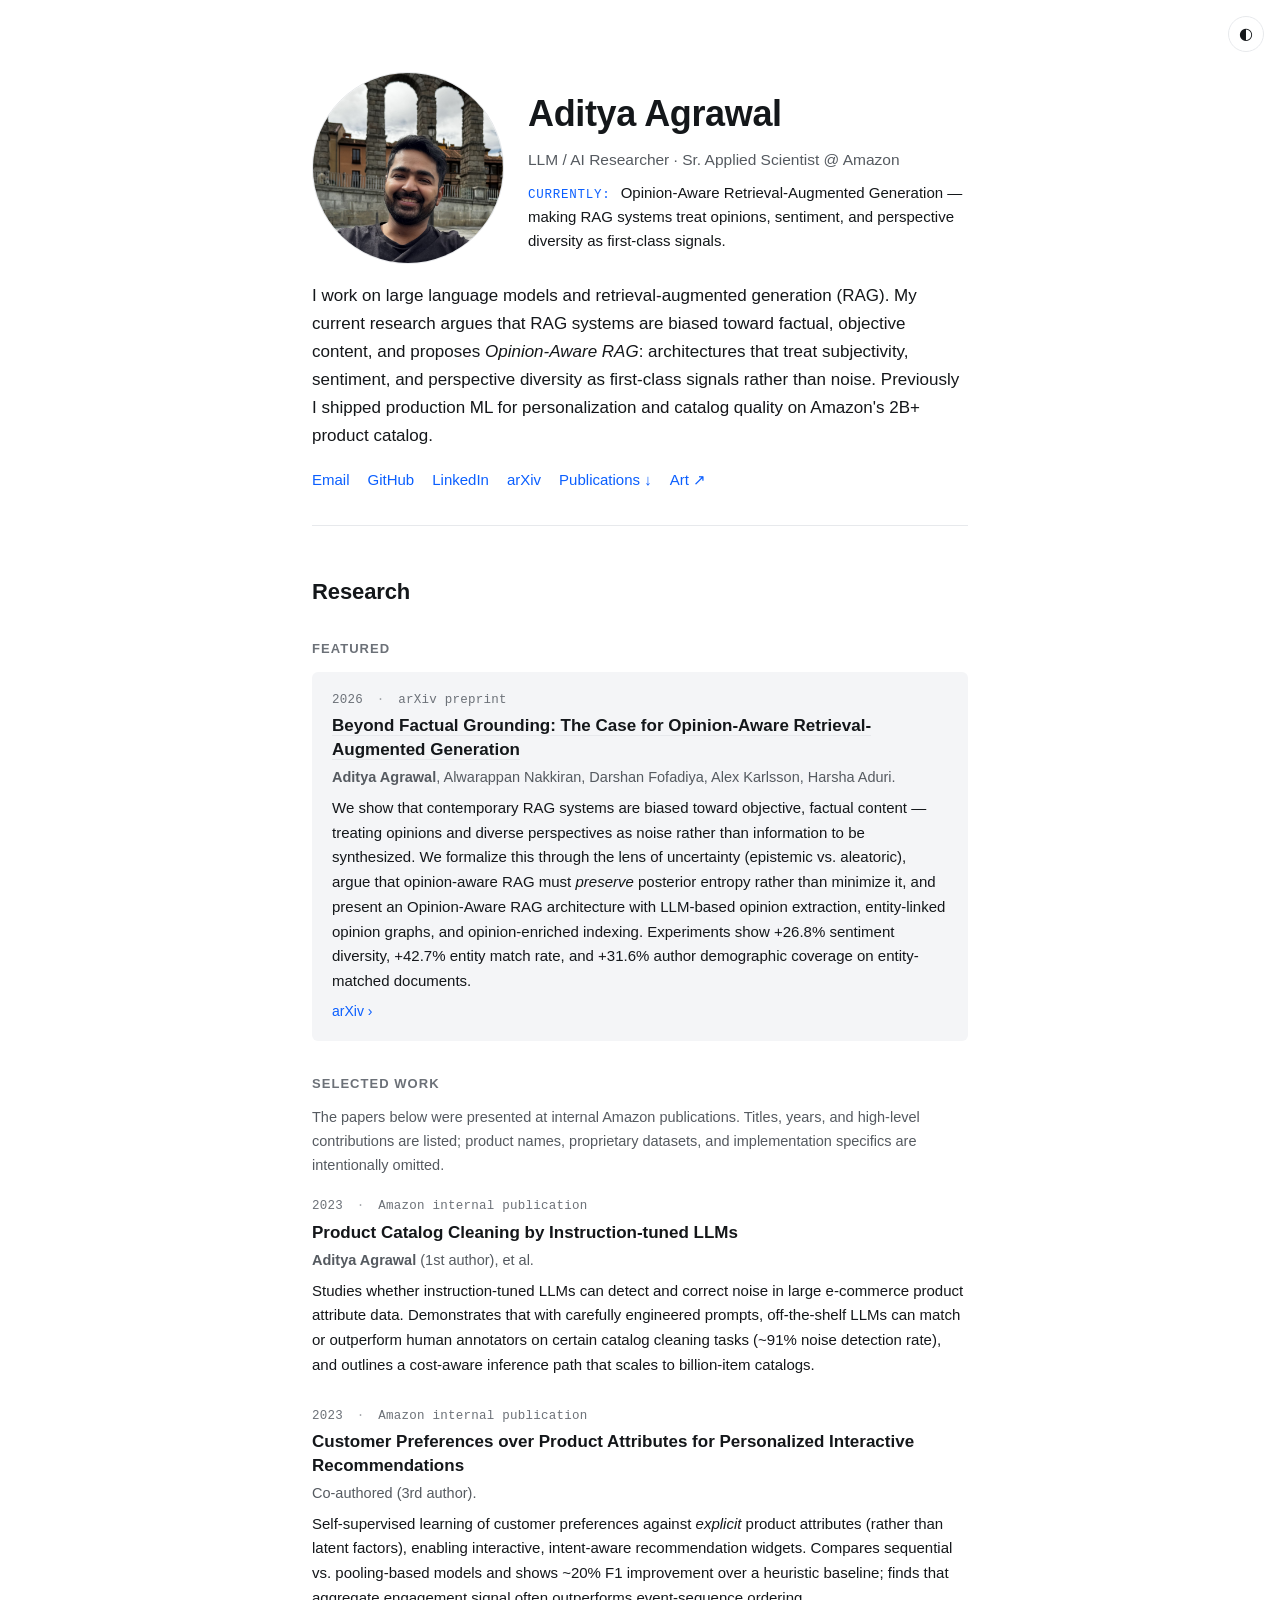
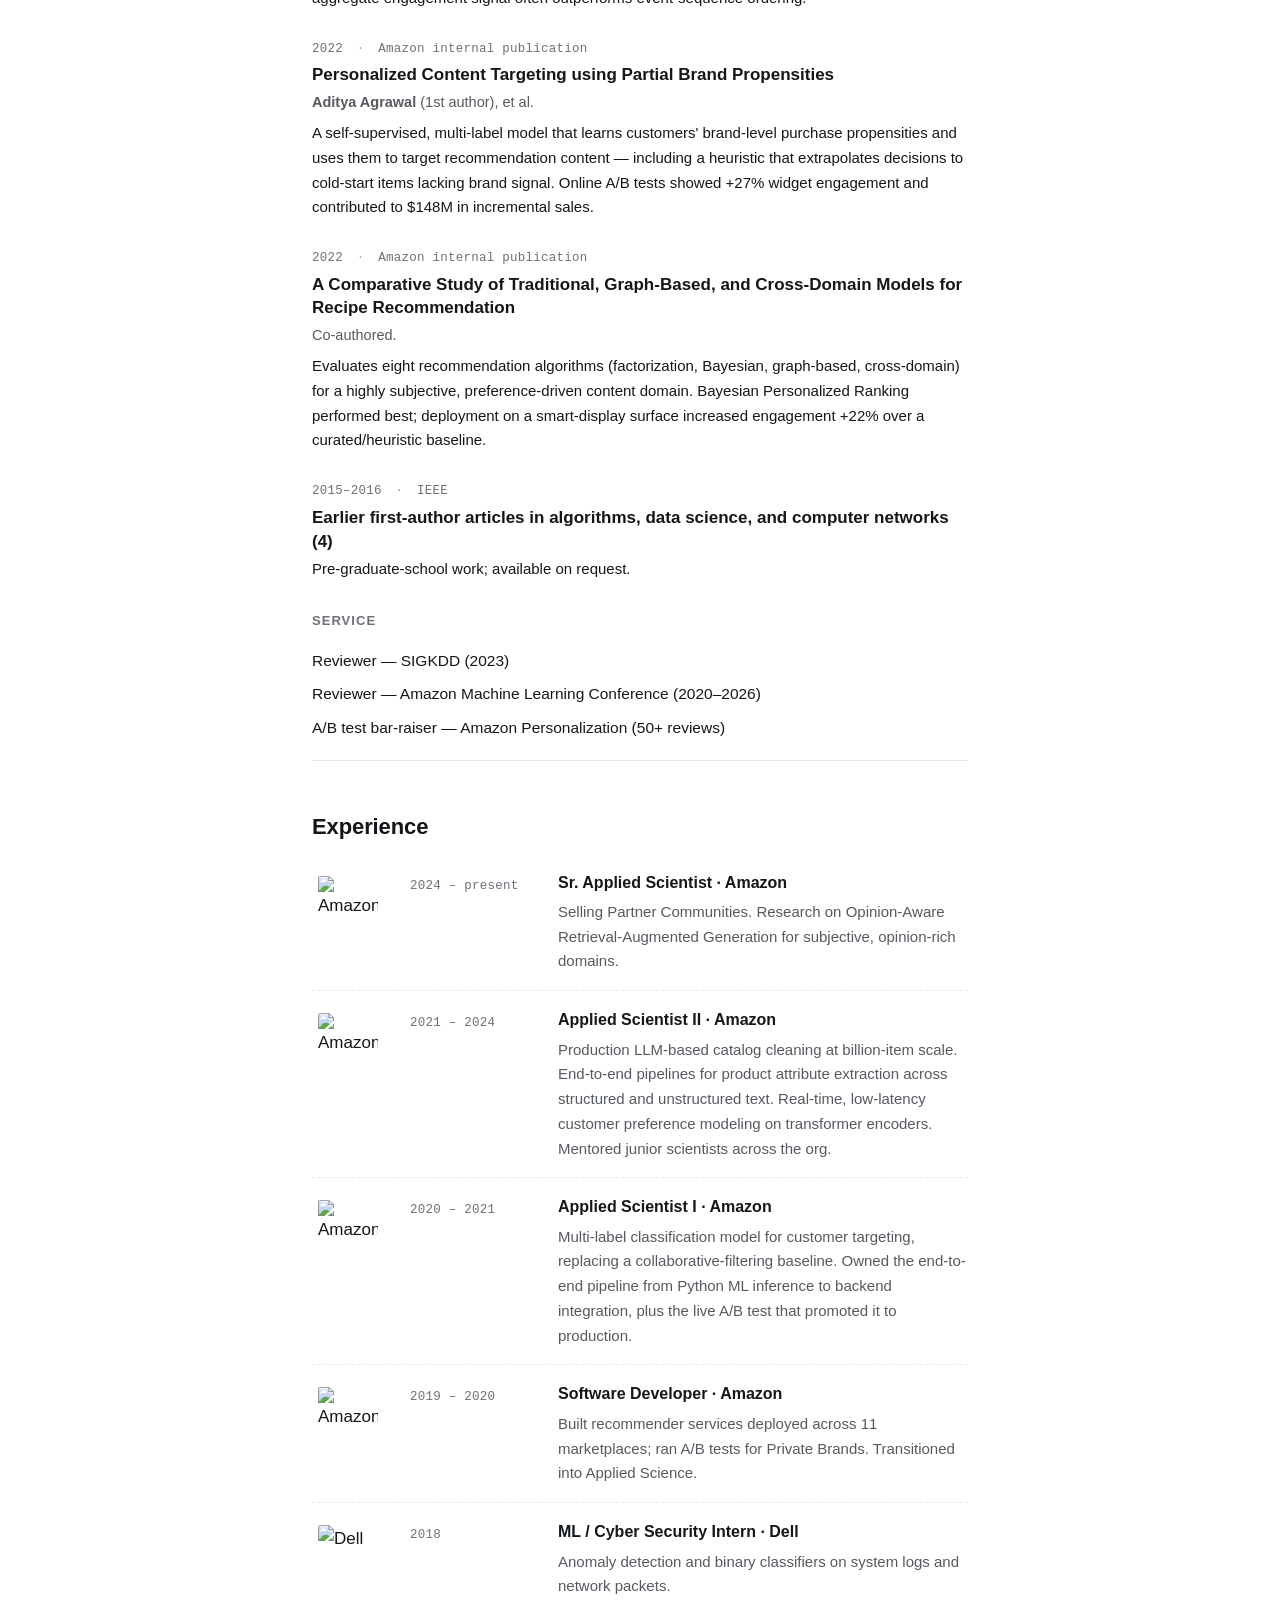
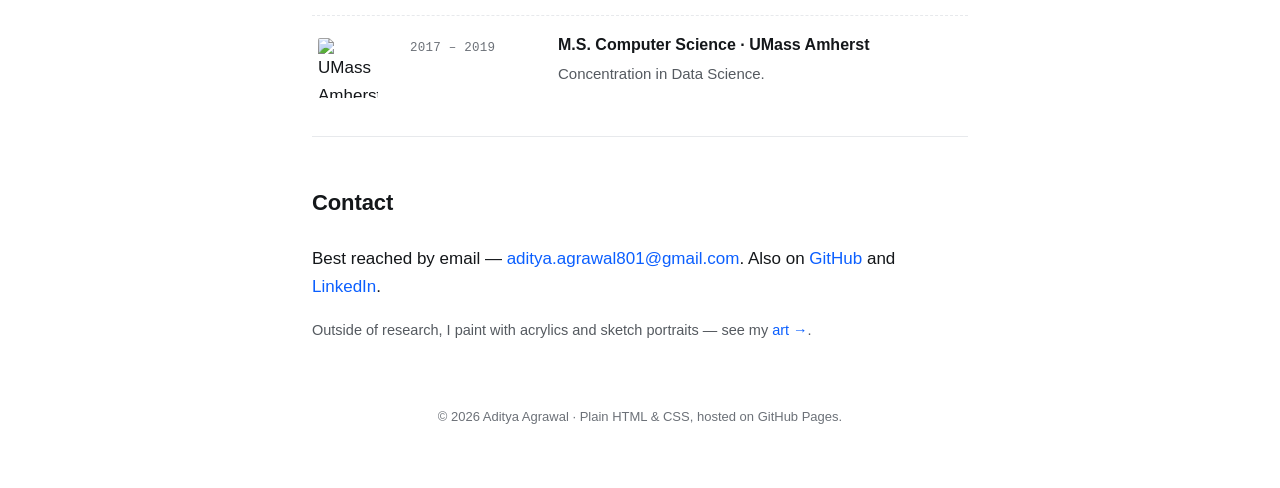
==== index.html @ 845c6b55 "Initial site Static personal site for Aditya Agrawal — LLM/AI researcher. Plain HTML + CSS, no build" ====
<!doctype html>
<html lang="en">
<head>
  <meta charset="utf-8" />
  <meta name="viewport" content="width=device-width, initial-scale=1" />
  <title>Aditya Agrawal — LLM/AI Researcher</title>
  <meta name="description" content="Aditya Agrawal — Sr. Applied Scientist at Amazon. Research on Retrieval-Augmented Generation, Opinion-Aware RAG, large language models, and personalization." />
  <meta name="author" content="Aditya Agrawal" />
  <meta property="og:title" content="Aditya Agrawal — LLM/AI Researcher" />
  <meta property="og:description" content="Sr. Applied Scientist at Amazon. Research on Opinion-Aware RAG, LLMs, and applied ML." />
  <meta property="og:type" content="website" />
  <link rel="stylesheet" href="styles.css" />
</head>
<body>
  <button id="theme-toggle" class="theme-toggle" type="button" aria-label="Toggle dark mode" title="Toggle dark mode">
    <span aria-hidden="true">◐</span>
  </button>

  <main>
    <section class="hero">
      <div class="hero-row">
        <!-- Drop a square photo at assets/avatar.jpeg to enable. Hidden if missing. -->
        <img class="avatar" src="assets/avatar.jpeg" alt="Aditya Agrawal" onerror="this.style.display='none'" />
        <div class="hero-text">
          <h1>Aditya Agrawal</h1>
          <p class="tagline">LLM / AI Researcher · Sr. Applied Scientist @ Amazon</p>
          <p class="currently">
            <span class="kicker">Currently:</span>
            Opinion-Aware Retrieval-Augmented Generation —
            making RAG systems treat opinions, sentiment, and perspective
            diversity as first-class signals.
          </p>
        </div>
      </div>

      <p class="bio">
        I work on large language models and retrieval-augmented generation
        (RAG). My current research argues that RAG systems are biased
        toward factual, objective content, and proposes
        <em>Opinion-Aware RAG</em>: architectures that treat subjectivity,
        sentiment, and perspective diversity as first-class signals rather
        than noise. Previously I shipped production ML for personalization
        and catalog quality on Amazon's 2B+ product catalog.
      </p>

      <ul class="quick-links">
        <li><a href="mailto:aditya.agrawal801@gmail.com">Email</a></li>
        <li><a href="https://github.com/1310aditya" rel="me">GitHub</a></li>
        <li><a href="https://linkedin.com/in/thisisadityaagrawal" rel="me">LinkedIn</a></li>
        <li><a href="https://arxiv.org/abs/2604.12138">arXiv</a></li>
        <li><a href="#research">Publications ↓</a></li>
        <li><a href="art.html">Art ↗</a></li>
      </ul>
    </section>

    <section id="research" class="section">
      <h2>Research</h2>

      <h3 class="subhead">Featured</h3>
      <article class="pub featured">
        <div class="pub-meta">
          <span class="pub-year">2026</span>
          <span class="pub-sep">·</span>
          <span class="pub-venue">arXiv preprint</span>
        </div>
        <h4 class="pub-title">
          <a href="https://arxiv.org/abs/2604.12138">Beyond Factual Grounding: The Case for Opinion-Aware Retrieval-Augmented Generation</a>
        </h4>
        <p class="pub-authors">
          <strong>Aditya Agrawal</strong>, Alwarappan Nakkiran, Darshan Fofadiya, Alex Karlsson, Harsha Aduri.
        </p>
        <p class="pub-abstract">
          We show that contemporary RAG systems are biased toward objective,
          factual content — treating opinions and diverse perspectives as
          noise rather than information to be synthesized. We formalize this
          through the lens of uncertainty (epistemic vs. aleatoric), argue
          that opinion-aware RAG must <em>preserve</em> posterior entropy
          rather than minimize it, and present an Opinion-Aware RAG
          architecture with LLM-based opinion extraction, entity-linked
          opinion graphs, and opinion-enriched indexing. Experiments show
          +26.8% sentiment diversity, +42.7% entity match rate, and +31.6%
          author demographic coverage on entity-matched documents.
        </p>
        <p class="pub-links">
          <a href="https://arxiv.org/abs/2604.12138">arXiv ›</a>
        </p>
      </article>

      <h3 class="subhead">Selected work</h3>
      <p class="note">
        The papers below were presented at internal Amazon publications.
        Titles, years, and high-level contributions are listed; product
        names, proprietary datasets, and implementation specifics are
        intentionally omitted.
      </p>

      <ol class="pub-list">
        <li class="pub">
          <div class="pub-meta">
            <span class="pub-year">2023</span>
            <span class="pub-sep">·</span>
            <span class="pub-venue">Amazon internal publication</span>
          </div>
          <h4 class="pub-title">Product Catalog Cleaning by Instruction-tuned LLMs</h4>
          <p class="pub-authors"><strong>Aditya Agrawal</strong> (1st author), et al.</p>
          <p class="pub-abstract">
            Studies whether instruction-tuned LLMs can detect and correct
            noise in large e-commerce product attribute data. Demonstrates
            that with carefully engineered prompts, off-the-shelf LLMs can
            match or outperform human annotators on certain catalog cleaning
            tasks (~91% noise detection rate), and outlines a cost-aware
            inference path that scales to billion-item catalogs.
          </p>
        </li>

        <li class="pub">
          <div class="pub-meta">
            <span class="pub-year">2023</span>
            <span class="pub-sep">·</span>
            <span class="pub-venue">Amazon internal publication</span>
          </div>
          <h4 class="pub-title">Customer Preferences over Product Attributes for Personalized Interactive Recommendations</h4>
          <p class="pub-authors">Co-authored (3rd author).</p>
          <p class="pub-abstract">
            Self-supervised learning of customer preferences against
            <em>explicit</em> product attributes (rather than latent factors),
            enabling interactive, intent-aware recommendation widgets.
            Compares sequential vs. pooling-based models and shows ~20% F1
            improvement over a heuristic baseline; finds that aggregate
            engagement signal often outperforms event-sequence ordering.
          </p>
        </li>

        <li class="pub">
          <div class="pub-meta">
            <span class="pub-year">2022</span>
            <span class="pub-sep">·</span>
            <span class="pub-venue">Amazon internal publication</span>
          </div>
          <h4 class="pub-title">Personalized Content Targeting using Partial Brand Propensities</h4>
          <p class="pub-authors"><strong>Aditya Agrawal</strong> (1st author), et al.</p>
          <p class="pub-abstract">
            A self-supervised, multi-label model that learns customers'
            brand-level purchase propensities and uses them to target
            recommendation content — including a heuristic that extrapolates
            decisions to cold-start items lacking brand signal. Online A/B
            tests showed +27% widget engagement and contributed to
            $148M in incremental sales.
          </p>
        </li>

        <li class="pub">
          <div class="pub-meta">
            <span class="pub-year">2022</span>
            <span class="pub-sep">·</span>
            <span class="pub-venue">Amazon internal publication</span>
          </div>
          <h4 class="pub-title">A Comparative Study of Traditional, Graph-Based, and Cross-Domain Models for Recipe Recommendation</h4>
          <p class="pub-authors">Co-authored.</p>
          <p class="pub-abstract">
            Evaluates eight recommendation algorithms (factorization,
            Bayesian, graph-based, cross-domain) for a highly subjective,
            preference-driven content domain. Bayesian Personalized Ranking
            performed best; deployment on a smart-display surface increased
            engagement +22% over a curated/heuristic baseline.
          </p>
        </li>

        <li class="pub">
          <div class="pub-meta">
            <span class="pub-year">2015–2016</span>
            <span class="pub-sep">·</span>
            <span class="pub-venue">IEEE</span>
          </div>
          <h4 class="pub-title">Earlier first-author articles in algorithms, data science, and computer networks (4)</h4>
          <p class="pub-abstract">
            Pre-graduate-school work; available on request.
          </p>
        </li>
      </ol>

      <h3 class="subhead">Service</h3>
      <ul class="plain">
        <li>Reviewer — SIGKDD (2023)</li>
        <li>Reviewer — Amazon Machine Learning Conference (2020–2026)</li>
        <li>A/B test bar-raiser — Amazon Personalization (50+ reviews)</li>
      </ul>
    </section>

    <section id="experience" class="section">
      <h2>Experience</h2>
      <ol class="timeline">
        <li>
          <img class="org-logo" src="https://www.google.com/s2/favicons?domain=amazon.com&sz=256" alt="Amazon" loading="lazy" />
          <div class="t-meta"><span class="t-year">2024 – present</span></div>
          <div class="t-body">
            <h3>Sr. Applied Scientist · Amazon</h3>
            <p>Selling Partner Communities. Research on Opinion-Aware Retrieval-Augmented Generation for subjective, opinion-rich domains.</p>
          </div>
        </li>
        <li>
          <img class="org-logo" src="https://www.google.com/s2/favicons?domain=amazon.com&sz=256" alt="Amazon" loading="lazy" />
          <div class="t-meta"><span class="t-year">2021 – 2024</span></div>
          <div class="t-body">
            <h3>Applied Scientist II · Amazon</h3>
            <p>Production LLM-based catalog cleaning at billion-item scale. End-to-end pipelines for product attribute extraction across structured and unstructured text. Real-time, low-latency customer preference modeling on transformer encoders. Mentored junior scientists across the org.</p>
          </div>
        </li>
        <li>
          <img class="org-logo" src="https://www.google.com/s2/favicons?domain=amazon.com&sz=256" alt="Amazon" loading="lazy" />
          <div class="t-meta"><span class="t-year">2020 – 2021</span></div>
          <div class="t-body">
            <h3>Applied Scientist I · Amazon</h3>
            <p>Multi-label classification model for customer targeting, replacing a collaborative-filtering baseline. Owned the end-to-end pipeline from Python ML inference to backend integration, plus the live A/B test that promoted it to production.</p>
          </div>
        </li>
        <li>
          <img class="org-logo" src="https://www.google.com/s2/favicons?domain=amazon.com&sz=256" alt="Amazon" loading="lazy" />
          <div class="t-meta"><span class="t-year">2019 – 2020</span></div>
          <div class="t-body">
            <h3>Software Developer · Amazon</h3>
            <p>Built recommender services deployed across 11 marketplaces; ran A/B tests for Private Brands. Transitioned into Applied Science.</p>
          </div>
        </li>
        <li>
          <img class="org-logo" src="https://www.google.com/s2/favicons?domain=dell.com&sz=256" alt="Dell" loading="lazy" />
          <div class="t-meta"><span class="t-year">2018</span></div>
          <div class="t-body">
            <h3>ML / Cyber Security Intern · Dell</h3>
            <p>Anomaly detection and binary classifiers on system logs and network packets.</p>
          </div>
        </li>
        <li>
          <img class="org-logo" src="https://www.google.com/s2/favicons?domain=umass.edu&sz=256" alt="UMass Amherst" loading="lazy" />
          <div class="t-meta"><span class="t-year">2017 – 2019</span></div>
          <div class="t-body">
            <h3>M.S. Computer Science · UMass Amherst</h3>
            <p>Concentration in Data Science.</p>
          </div>
        </li>
      </ol>
    </section>

    <section id="contact" class="section">
      <h2>Contact</h2>
      <p>
        Best reached by email — <a href="mailto:aditya.agrawal801@gmail.com">aditya.agrawal801@gmail.com</a>.
        Also on
        <a href="https://github.com/1310aditya">GitHub</a> and
        <a href="https://linkedin.com/in/thisisadityaagrawal">LinkedIn</a>.
      </p>
      <p class="aside">
        Outside of research, I paint with acrylics and sketch portraits —
        see my <a href="art.html">art →</a>.
      </p>
    </section>
  </main>

  <footer class="site-footer">
    <p>© <span id="year"></span> Aditya Agrawal · Plain HTML &amp; CSS, hosted on GitHub Pages.</p>
  </footer>

  <script>
    document.getElementById('year').textContent = new Date().getFullYear();

    (function () {
      var key = 'theme';
      var root = document.documentElement;
      var btn = document.getElementById('theme-toggle');
      var saved = localStorage.getItem(key);
      var prefersDark = window.matchMedia('(prefers-color-scheme: dark)').matches;
      var initial = saved || (prefersDark ? 'dark' : 'light');
      root.setAttribute('data-theme', initial);
      btn.addEventListener('click', function () {
        var next = root.getAttribute('data-theme') === 'dark' ? 'light' : 'dark';
        root.setAttribute('data-theme', next);
        localStorage.setItem(key, next);
      });
    })();
  </script>
</body>
</html>
---- styles.css ----
/* ------------------------------------------------------------------ */
/* Theme tokens                                                        */
/* ------------------------------------------------------------------ */

:root {
  --max-width: 720px;
  --pad-x: clamp(20px, 4vw, 32px);

  --bg: #ffffff;
  --fg: #14171a;
  --fg-muted: #555a60;
  --fg-soft: #6c7178;
  --rule: #e7e9ec;
  --accent: #0b5fff;
  --code-bg: #f4f5f7;

  --serif: "Iowan Old Style", "Apple Garamond", Georgia, "Times New Roman", serif;
  --sans: -apple-system, BlinkMacSystemFont, "Segoe UI", Roboto, "Helvetica Neue", Arial, sans-serif;
  --mono: ui-monospace, SFMono-Regular, "SF Mono", Menlo, Consolas, monospace;
}

[data-theme="dark"] {
  --bg: #0f1115;
  --fg: #e6e8ec;
  --fg-muted: #a3a8b0;
  --fg-soft: #7a808a;
  --rule: #23262d;
  --accent: #6ea8ff;
  --code-bg: #1a1d23;
}

/* ------------------------------------------------------------------ */
/* Base                                                                */
/* ------------------------------------------------------------------ */

* { box-sizing: border-box; }

html, body {
  margin: 0;
  padding: 0;
  background: var(--bg);
  color: var(--fg);
  font-family: var(--sans);
  font-size: 17px;
  line-height: 1.65;
  -webkit-font-smoothing: antialiased;
  text-rendering: optimizeLegibility;
}

main {
  max-width: var(--max-width);
  margin: 0 auto;
  padding: 0 var(--pad-x);
}

a {
  color: var(--accent);
  text-decoration: none;
  border-bottom: 1px solid transparent;
  transition: border-color 120ms ease;
}
a:hover { border-bottom-color: var(--accent); }

p { margin: 0 0 1em; }

code {
  font-family: var(--mono);
  background: var(--code-bg);
  padding: 1px 5px;
  border-radius: 3px;
  font-size: 0.92em;
}

::selection { background: var(--accent); color: #fff; }

/* ------------------------------------------------------------------ */
/* Theme toggle (floating)                                             */
/* ------------------------------------------------------------------ */

.theme-toggle {
  position: fixed;
  top: 16px;
  right: 16px;
  width: 36px;
  height: 36px;
  border: 1px solid var(--rule);
  background: var(--bg);
  color: var(--fg);
  border-radius: 50%;
  cursor: pointer;
  font-size: 16px;
  line-height: 1;
  display: flex;
  align-items: center;
  justify-content: center;
  z-index: 10;
  transition: background 120ms ease, border-color 120ms ease;
}
.theme-toggle:hover { border-color: var(--accent); }

/* ------------------------------------------------------------------ */
/* Hero                                                                */
/* ------------------------------------------------------------------ */

.hero {
  padding: 72px 0 32px;
  border-bottom: 1px solid var(--rule);
}
.hero-compact { padding: 56px 0 16px; }
.hero-compact h1 { font-size: clamp(26px, 4vw, 32px); margin: 0 0 6px; }
.back-link { margin: 0 0 16px; font-size: 14px; }
.back-link a { color: var(--fg-soft); border-bottom: 1px solid var(--rule); }
.back-link a:hover { color: var(--accent); border-bottom-color: var(--accent); }
.section-first { padding-top: 24px; border-top: none; }

/* Art page: allow a wider content area for the gallery */
.art-page main { max-width: 1100px; }

.hero-row {
  display: flex;
  gap: 24px;
  align-items: center;
  margin-bottom: 18px;
  flex-wrap: wrap;
}

.avatar {
  width: 192px;
  height: 192px;
  border-radius: 50%;
  object-fit: cover;
  flex-shrink: 0;
  border: 1px solid var(--rule);
}

.hero-text { flex: 1 1 280px; min-width: 0; }

.hero h1 {
  font-size: clamp(28px, 5vw, 36px);
  margin: 0 0 4px;
  letter-spacing: -0.01em;
}

.tagline {
  margin: 0 0 8px;
  color: var(--fg-muted);
  font-size: 15.5px;
}

.currently {
  margin: 0;
  font-size: 15px;
  color: var(--fg);
  line-height: 1.55;
}
.kicker {
  font-family: var(--mono);
  font-size: 12.5px;
  text-transform: uppercase;
  letter-spacing: 0.06em;
  color: var(--accent);
  margin-right: 6px;
}

.bio {
  margin: 0 0 18px;
  color: var(--fg);
}

.quick-links {
  list-style: none;
  padding: 0;
  margin: 0;
  display: flex;
  flex-wrap: wrap;
  gap: 6px 18px;
  font-size: 15px;
}

/* ------------------------------------------------------------------ */
/* Sections                                                            */
/* ------------------------------------------------------------------ */

.section {
  padding: 48px 0 16px;
  border-bottom: 1px solid var(--rule);
}
.section:last-of-type { border-bottom: none; }

h2 {
  font-size: 22px;
  margin: 0 0 24px;
  letter-spacing: -0.005em;
}

.subhead {
  font-size: 13px;
  font-weight: 600;
  text-transform: uppercase;
  letter-spacing: 0.08em;
  color: var(--fg-soft);
  margin: 28px 0 12px;
}

.note {
  font-size: 14.5px;
  color: var(--fg-muted);
  margin: 0 0 18px;
}
.aside {
  font-size: 14.5px;
  color: var(--fg-muted);
  margin-top: 18px;
}

ul.plain { list-style: none; padding: 0; margin: 0; }
ul.plain li {
  font-size: 15.5px;
  color: var(--fg);
  padding: 4px 0;
}

/* ------------------------------------------------------------------ */
/* Publications                                                        */
/* ------------------------------------------------------------------ */

.pub {
  margin: 0 0 28px;
}

.pub.featured {
  padding: 18px 20px;
  background: var(--code-bg);
  border-radius: 6px;
  margin-bottom: 32px;
}

.pub-list {
  list-style: none;
  padding: 0;
  margin: 0;
}

.pub-meta {
  font-family: var(--mono);
  font-size: 12.5px;
  color: var(--fg-soft);
  margin-bottom: 4px;
  letter-spacing: 0.02em;
}
.pub-sep { margin: 0 6px; opacity: 0.6; }

.pub-title {
  font-size: 17px;
  margin: 0 0 4px;
  line-height: 1.4;
  font-weight: 600;
}
.pub-title a { color: var(--fg); border-bottom: 1px solid var(--rule); }
.pub-title a:hover { border-bottom-color: var(--accent); color: var(--accent); }

.pub-authors {
  margin: 0 0 6px;
  font-size: 14.5px;
  color: var(--fg-muted);
}

.pub-abstract {
  margin: 0 0 6px;
  font-size: 15px;
  color: var(--fg);
}

.pub-links {
  margin: 4px 0 0;
  font-size: 14px;
}

/* ------------------------------------------------------------------ */
/* Experience timeline                                                 */
/* ------------------------------------------------------------------ */

.timeline {
  list-style: none;
  padding: 0;
  margin: 0;
}
.timeline li {
  display: grid;
  grid-template-columns: 80px 130px 1fr;
  gap: 18px;
  align-items: start;
  padding: 16px 0;
  border-top: 1px dashed var(--rule);
}
.timeline li:first-child { border-top: none; padding-top: 0; }

.org-logo {
  width: 72px;
  height: 72px;
  object-fit: contain;
  border-radius: 8px;
  background: transparent;
  padding: 6px;
}

.t-meta {
  font-family: var(--mono);
  font-size: 12.5px;
  color: var(--fg-soft);
  padding-top: 6px;
  letter-spacing: 0.02em;
}
.t-body { min-width: 0; }
.t-body h3 {
  font-size: 16px;
  margin: 0 0 4px;
  font-weight: 600;
}
.t-body p {
  margin: 0;
  font-size: 15px;
  color: var(--fg-muted);
}

/* ------------------------------------------------------------------ */
/* Projects                                                            */
/* ------------------------------------------------------------------ */

.proj-list {
  list-style: none;
  padding: 0;
  margin: 0;
}
.proj-list li {
  padding: 12px 0;
  border-top: 1px dashed var(--rule);
}
.proj-list li:first-child { border-top: none; padding-top: 0; }
.proj-list h3 {
  font-size: 16px;
  margin: 0 0 4px;
  font-weight: 600;
}
.proj-list p {
  margin: 0;
  font-size: 15px;
  color: var(--fg-muted);
}

/* ------------------------------------------------------------------ */
/* Art gallery                                                         */
/* ------------------------------------------------------------------ */

.gallery {
  display: grid;
  grid-template-columns: repeat(auto-fill, minmax(320px, 1fr));
  gap: 22px;
}
.gallery--large {
  grid-template-columns: repeat(auto-fill, minmax(440px, 1fr));
  gap: 28px;
}
@media (max-width: 540px) {
  .gallery,
  .gallery--large {
    grid-template-columns: 1fr;
    gap: 16px;
  }
}
.gallery figure {
  margin: 0;
}
.gallery img {
  width: 100%;
  height: auto;
  display: block;
  border-radius: 4px;
  border: 1px solid var(--rule);
}
.gallery figcaption {
  font-size: 13px;
  color: var(--fg-soft);
  margin-top: 6px;
  font-family: var(--mono);
}

/* ------------------------------------------------------------------ */
/* Footer                                                              */
/* ------------------------------------------------------------------ */

.site-footer {
  max-width: var(--max-width);
  margin: 0 auto;
  padding: 32px var(--pad-x) 48px;
  font-size: 13px;
  color: var(--fg-soft);
  text-align: center;
}

/* ------------------------------------------------------------------ */
/* Responsive tweaks                                                   */
/* ------------------------------------------------------------------ */

@media (max-width: 540px) {
  body { font-size: 16px; }
  .hero { padding-top: 56px; }
  .hero-row { gap: 16px; }
  .avatar { width: 144px; height: 144px; }
  .timeline li {
    grid-template-columns: 64px 1fr;
    grid-template-areas:
      "logo meta"
      "logo body";
    gap: 4px 14px;
    align-items: center;
  }
  .timeline li > .org-logo { grid-area: logo; width: 60px; height: 60px; padding: 4px; align-self: start; }
  .timeline li > .t-meta   { grid-area: meta; padding-top: 0; }
  .timeline li > .t-body   { grid-area: body; }
}

/* Respect reduced motion */
@media (prefers-reduced-motion: reduce) {
  * { transition: none !important; }
}
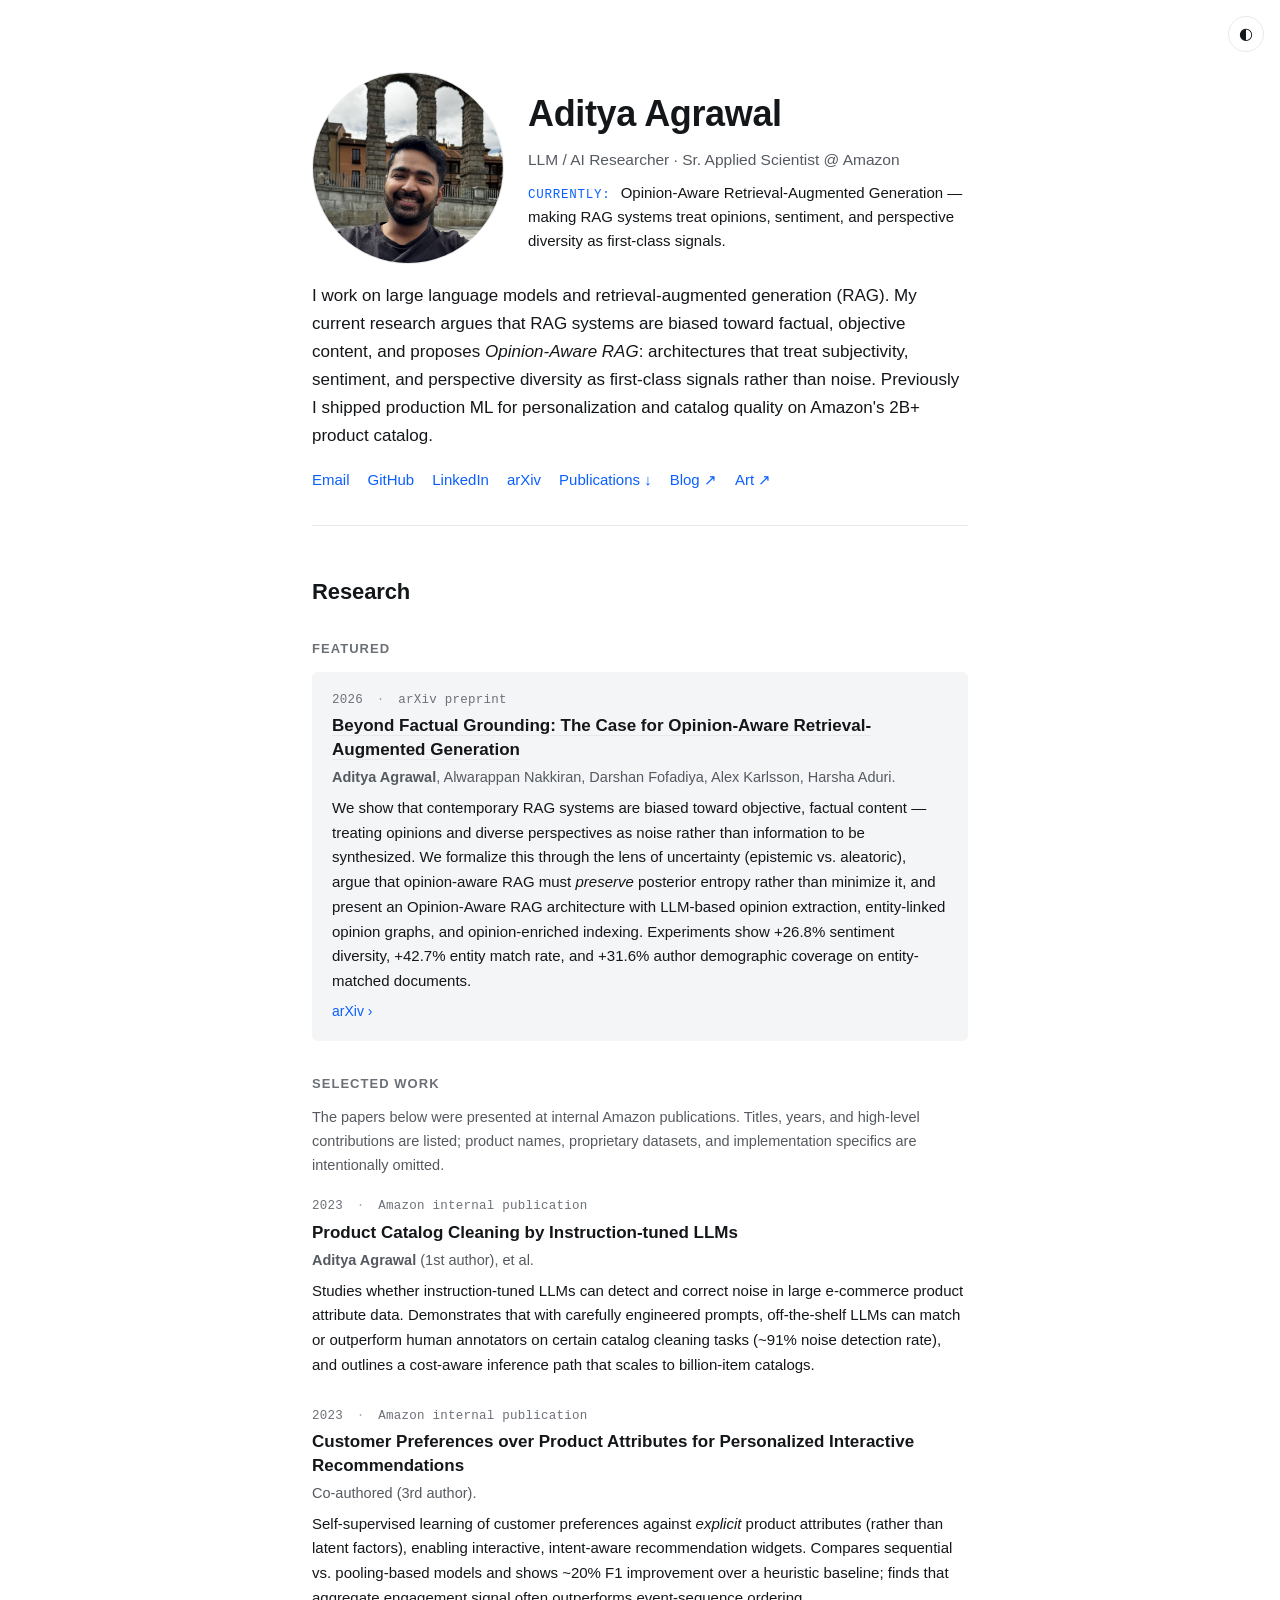
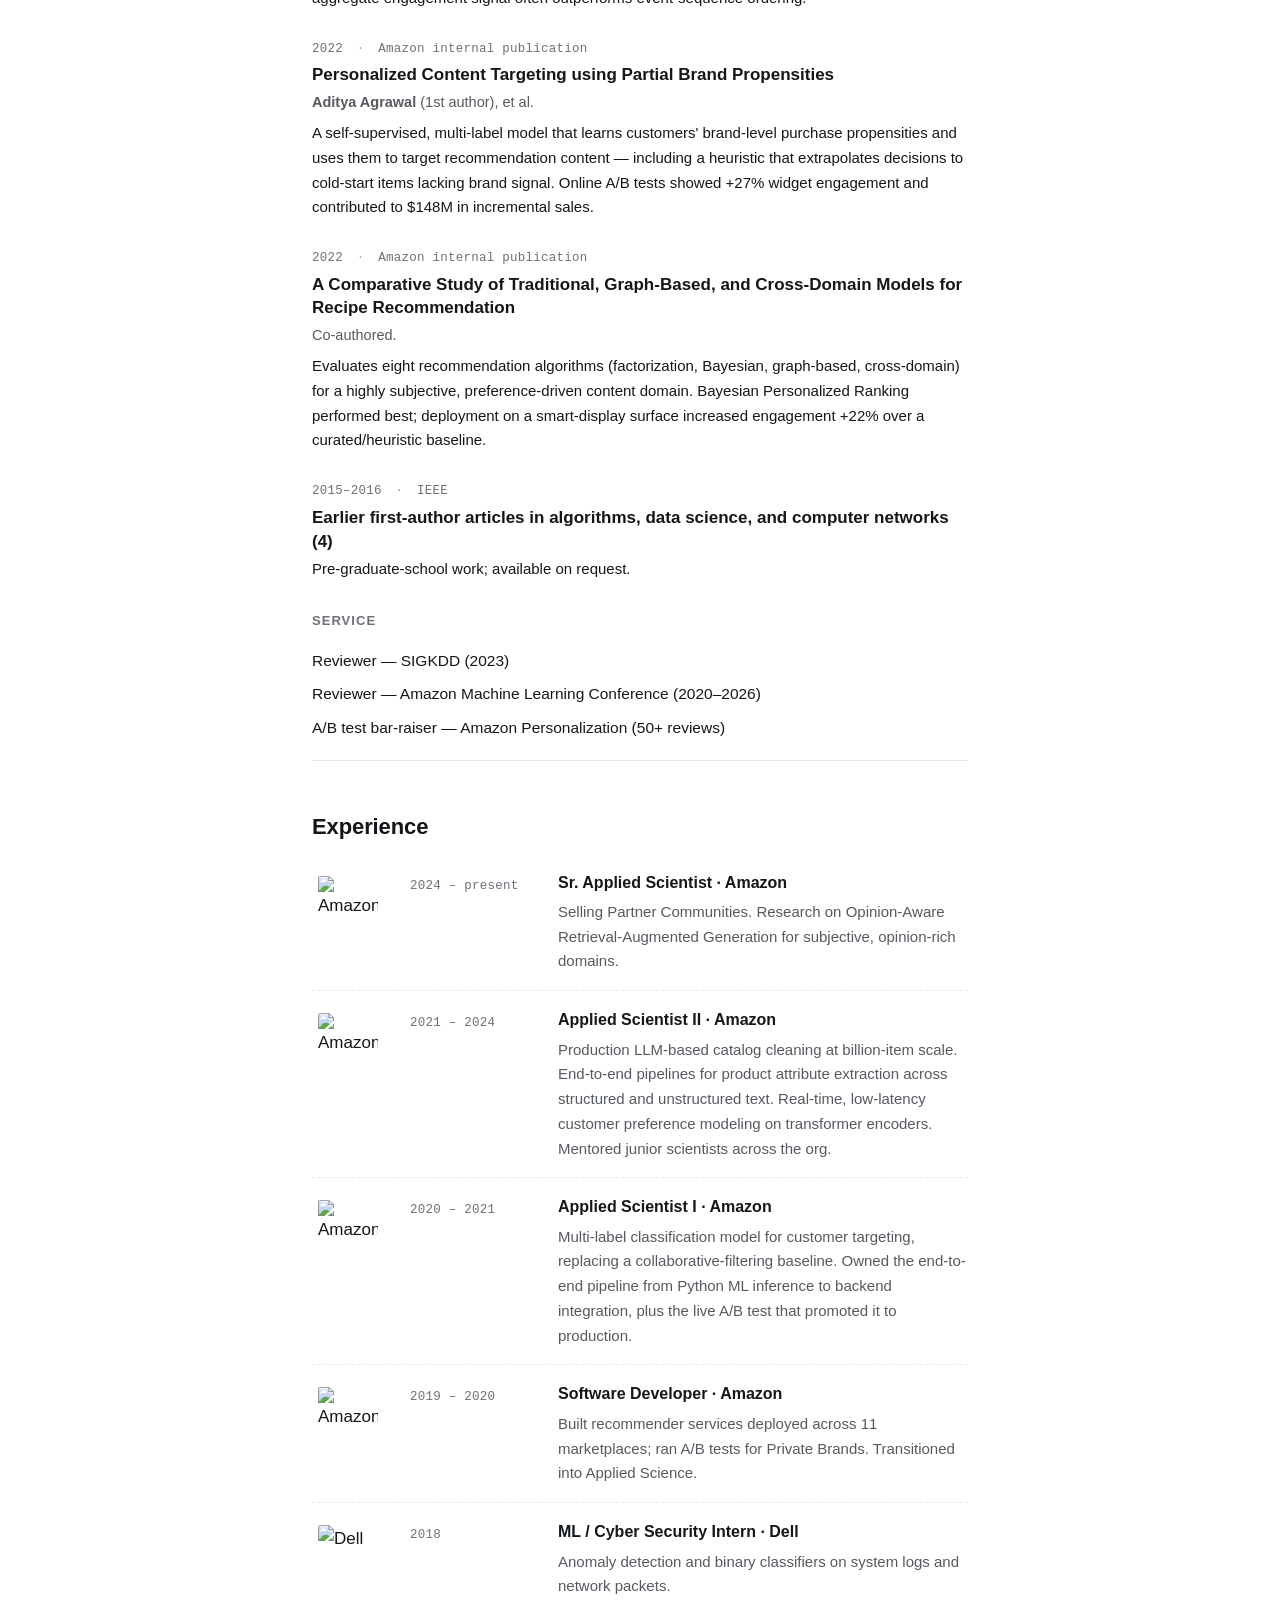
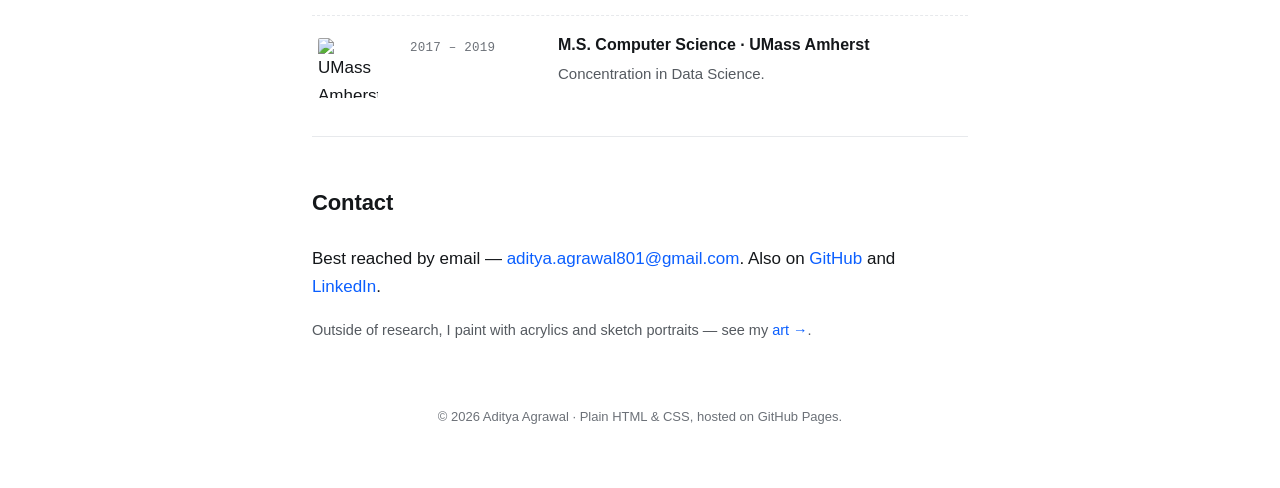
==== commit 8c551f40: "Add blog: The Opinion Synthesis Problem (SEO + explainer for arXiv:2604.12138)" ====
--- a/index.html
+++ b/index.html
@@ -3,13 +3,67 @@
 <head>
   <meta charset="utf-8" />
   <meta name="viewport" content="width=device-width, initial-scale=1" />
-  <title>Aditya Agrawal — LLM/AI Researcher</title>
-  <meta name="description" content="Aditya Agrawal — Sr. Applied Scientist at Amazon. Research on Retrieval-Augmented Generation, Opinion-Aware RAG, large language models, and personalization." />
+  <title>Aditya Agrawal — Opinion-Aware RAG Researcher | Sr. Applied Scientist</title>
+  <meta name="description" content="Research on Opinion-Aware Retrieval-Augmented Generation — making RAG systems treat opinions, sentiment diversity, and subjective perspectives as first-class signals rather than noise. Author of arXiv:2604.12138. Sr. Applied Scientist at Amazon." />
+  <meta name="keywords" content="opinion-aware RAG, opinion retrieval augmented generation, subjective RAG, diverse opinion retrieval, opinion mining LLM, Wasserstein retrieval, Aditya Agrawal, applied scientist, Amazon, information retrieval, NLP" />
   <meta name="author" content="Aditya Agrawal" />
-  <meta property="og:title" content="Aditya Agrawal — LLM/AI Researcher" />
-  <meta property="og:description" content="Sr. Applied Scientist at Amazon. Research on Opinion-Aware RAG, LLMs, and applied ML." />
+  <meta name="robots" content="index, follow" />
+  <link rel="canonical" href="https://1310aditya.github.io/" />
+
+  <!-- Open Graph -->
   <meta property="og:type" content="website" />
+  <meta property="og:url" content="https://1310aditya.github.io/" />
+  <meta property="og:title" content="Aditya Agrawal — Opinion-Aware RAG Research" />
+  <meta property="og:description" content="Making RAG systems treat opinions, sentiment, and perspective diversity as first-class signals. Sr. Applied Scientist at Amazon. arXiv:2604.12138." />
+  <meta property="og:site_name" content="Aditya Agrawal" />
+
+  <!-- Twitter Card -->
+  <meta name="twitter:card" content="summary" />
+  <meta name="twitter:title" content="Aditya Agrawal — Opinion-Aware RAG Research" />
+  <meta name="twitter:description" content="Making RAG systems treat opinions, sentiment, and perspective diversity as first-class signals. Sr. Applied Scientist at Amazon. arXiv:2604.12138." />
+
+  <!-- Structured Data: Person -->
+  <script type="application/ld+json">
+  {
+    "@context": "https://schema.org",
+    "@type": "Person",
+    "name": "Aditya Agrawal",
+    "url": "https://1310aditya.github.io/",
+    "jobTitle": "Sr. Applied Scientist",
+    "worksFor": {"@type": "Organization", "name": "Amazon"},
+    "alumniOf": {"@type": "CollegeOrUniversity", "name": "University of Massachusetts Amherst"},
+    "knowsAbout": ["Opinion-Aware RAG", "Retrieval-Augmented Generation", "Large Language Models", "Opinion Mining", "Information Retrieval", "Recommendation Systems"],
+    "sameAs": [
+      "https://github.com/1310aditya",
+      "https://linkedin.com/in/thisisadityaagrawal",
+      "https://arxiv.org/abs/2604.12138"
+    ]
+  }
+  </script>
+
+  <!-- Structured Data: ScholarlyArticle -->
+  <script type="application/ld+json">
+  {
+    "@context": "https://schema.org",
+    "@type": "ScholarlyArticle",
+    "name": "Beyond Factual Grounding: The Case for Opinion-Aware Retrieval-Augmented Generation",
+    "author": [
+      {"@type": "Person", "name": "Aditya Agrawal"},
+      {"@type": "Person", "name": "Alwarappan Nakkiran"},
+      {"@type": "Person", "name": "Darshan Fofadiya"},
+      {"@type": "Person", "name": "Alex Karlsson"},
+      {"@type": "Person", "name": "Harsha Aduri"}
+    ],
+    "datePublished": "2026-04-13",
+    "url": "https://arxiv.org/abs/2604.12138",
+    "abstract": "RAG systems are biased toward factual content. We formalize this through epistemic vs. aleatoric uncertainty and present Opinion-Aware RAG with LLM-based opinion extraction, entity-linked opinion graphs, and opinion-enriched indexing.",
+    "publisher": {"@type": "Organization", "name": "arXiv"}
+  }
+  </script>
+
   <link rel="stylesheet" href="styles.css" />
+  <!-- Cloudflare Web Analytics -->
+  <script defer src="https://static.cloudflareinsights.com/beacon.min.js" data-cf-beacon='{"token": "523ca79650224efeb1ebd99eea820f65"}'></script>
 </head>
 <body>
   <button id="theme-toggle" class="theme-toggle" type="button" aria-label="Toggle dark mode" title="Toggle dark mode">
@@ -49,6 +103,7 @@
         <li><a href="https://linkedin.com/in/thisisadityaagrawal" rel="me">LinkedIn</a></li>
         <li><a href="https://arxiv.org/abs/2604.12138">arXiv</a></li>
         <li><a href="#research">Publications ↓</a></li>
+        <li><a href="blog/opinion-synthesis-problem.html">Blog ↗</a></li>
         <li><a href="art.html">Art ↗</a></li>
       </ul>
     </section>
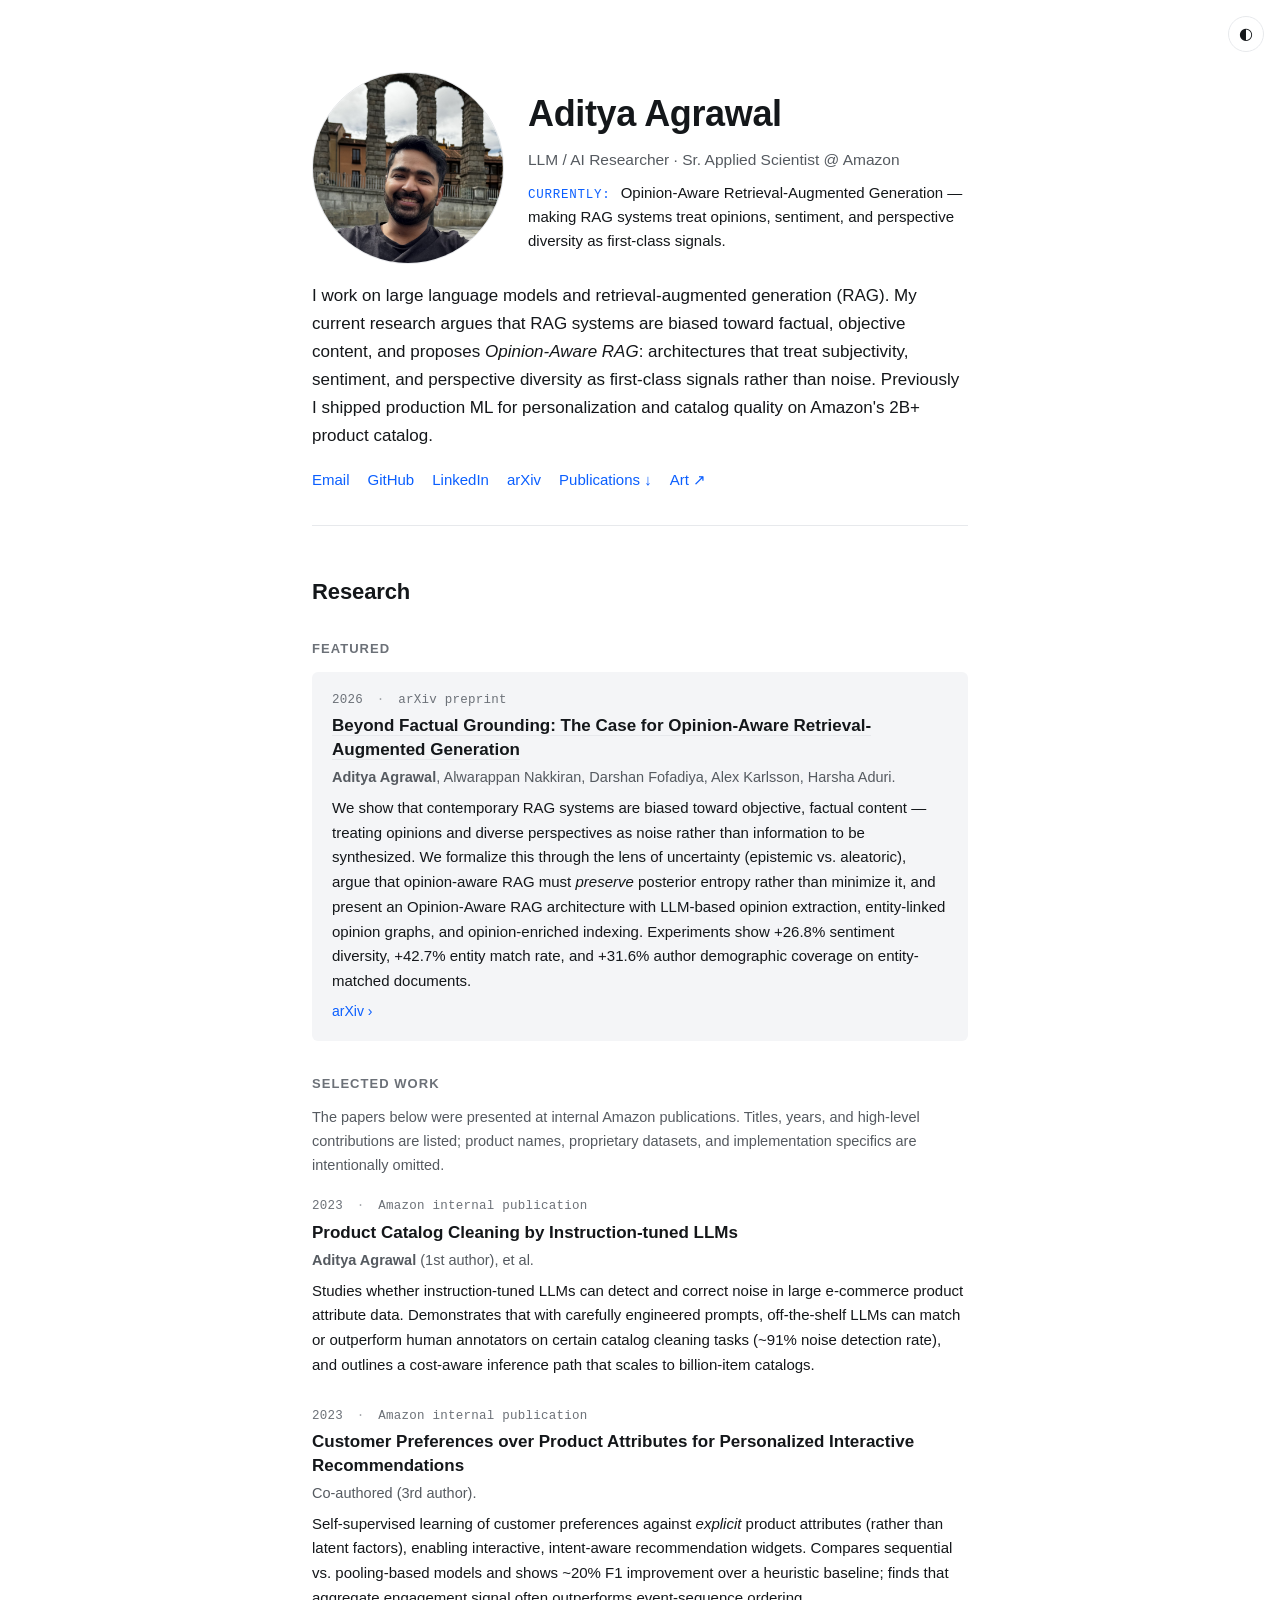
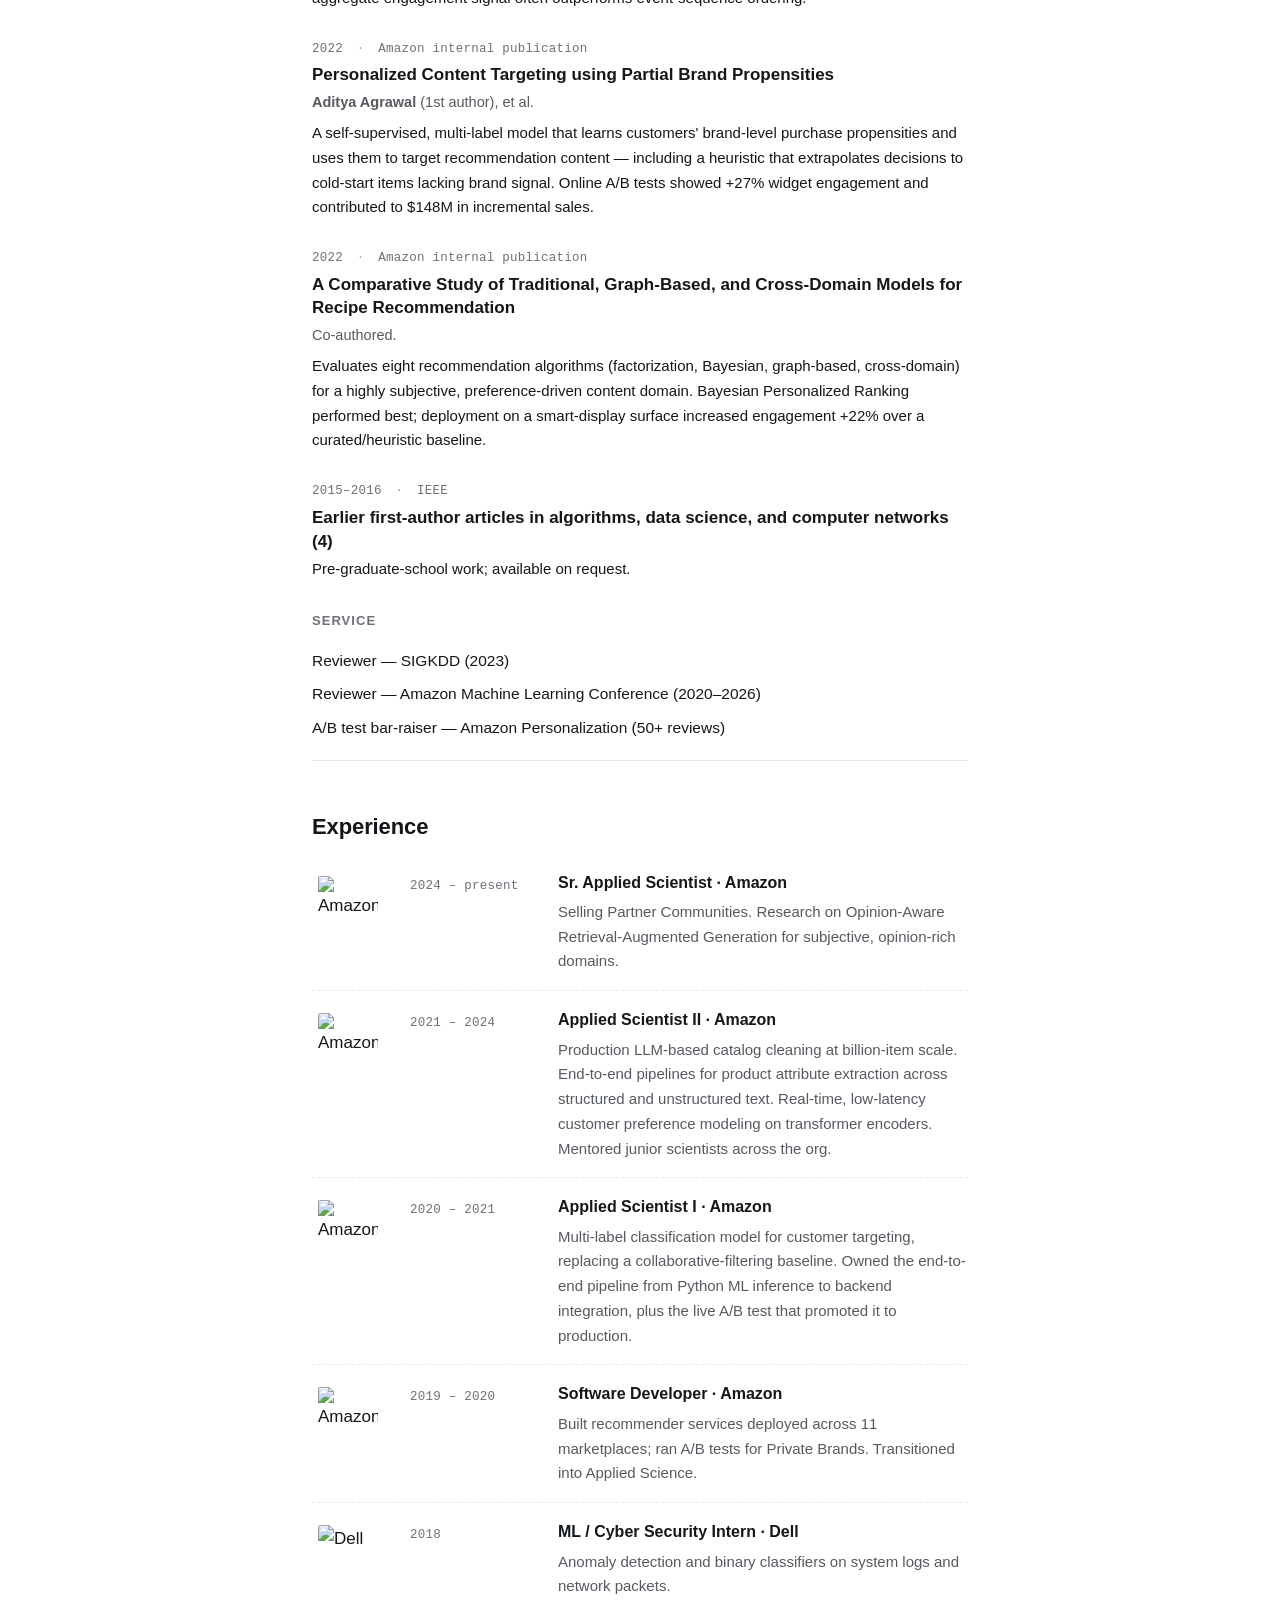
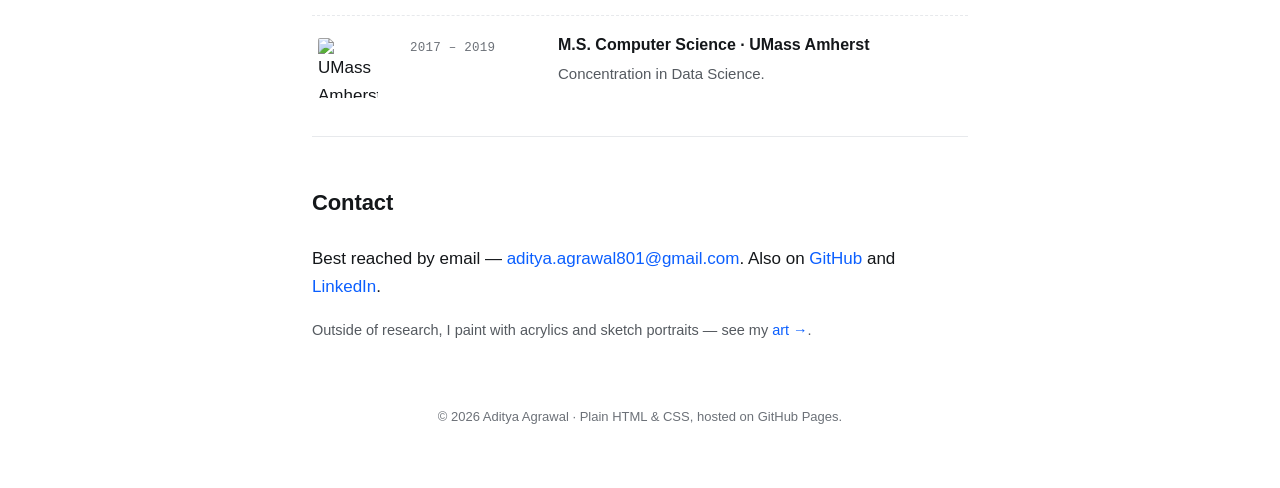
==== commit 53e4b35a: "Move blog content off-site Removes the on-site blog post and its quick-link in preparation for publi" ====
--- a/index.html
+++ b/index.html
@@ -103,7 +103,6 @@
         <li><a href="https://linkedin.com/in/thisisadityaagrawal" rel="me">LinkedIn</a></li>
         <li><a href="https://arxiv.org/abs/2604.12138">arXiv</a></li>
         <li><a href="#research">Publications ↓</a></li>
-        <li><a href="blog/opinion-synthesis-problem.html">Blog ↗</a></li>
         <li><a href="art.html">Art ↗</a></li>
       </ul>
     </section>
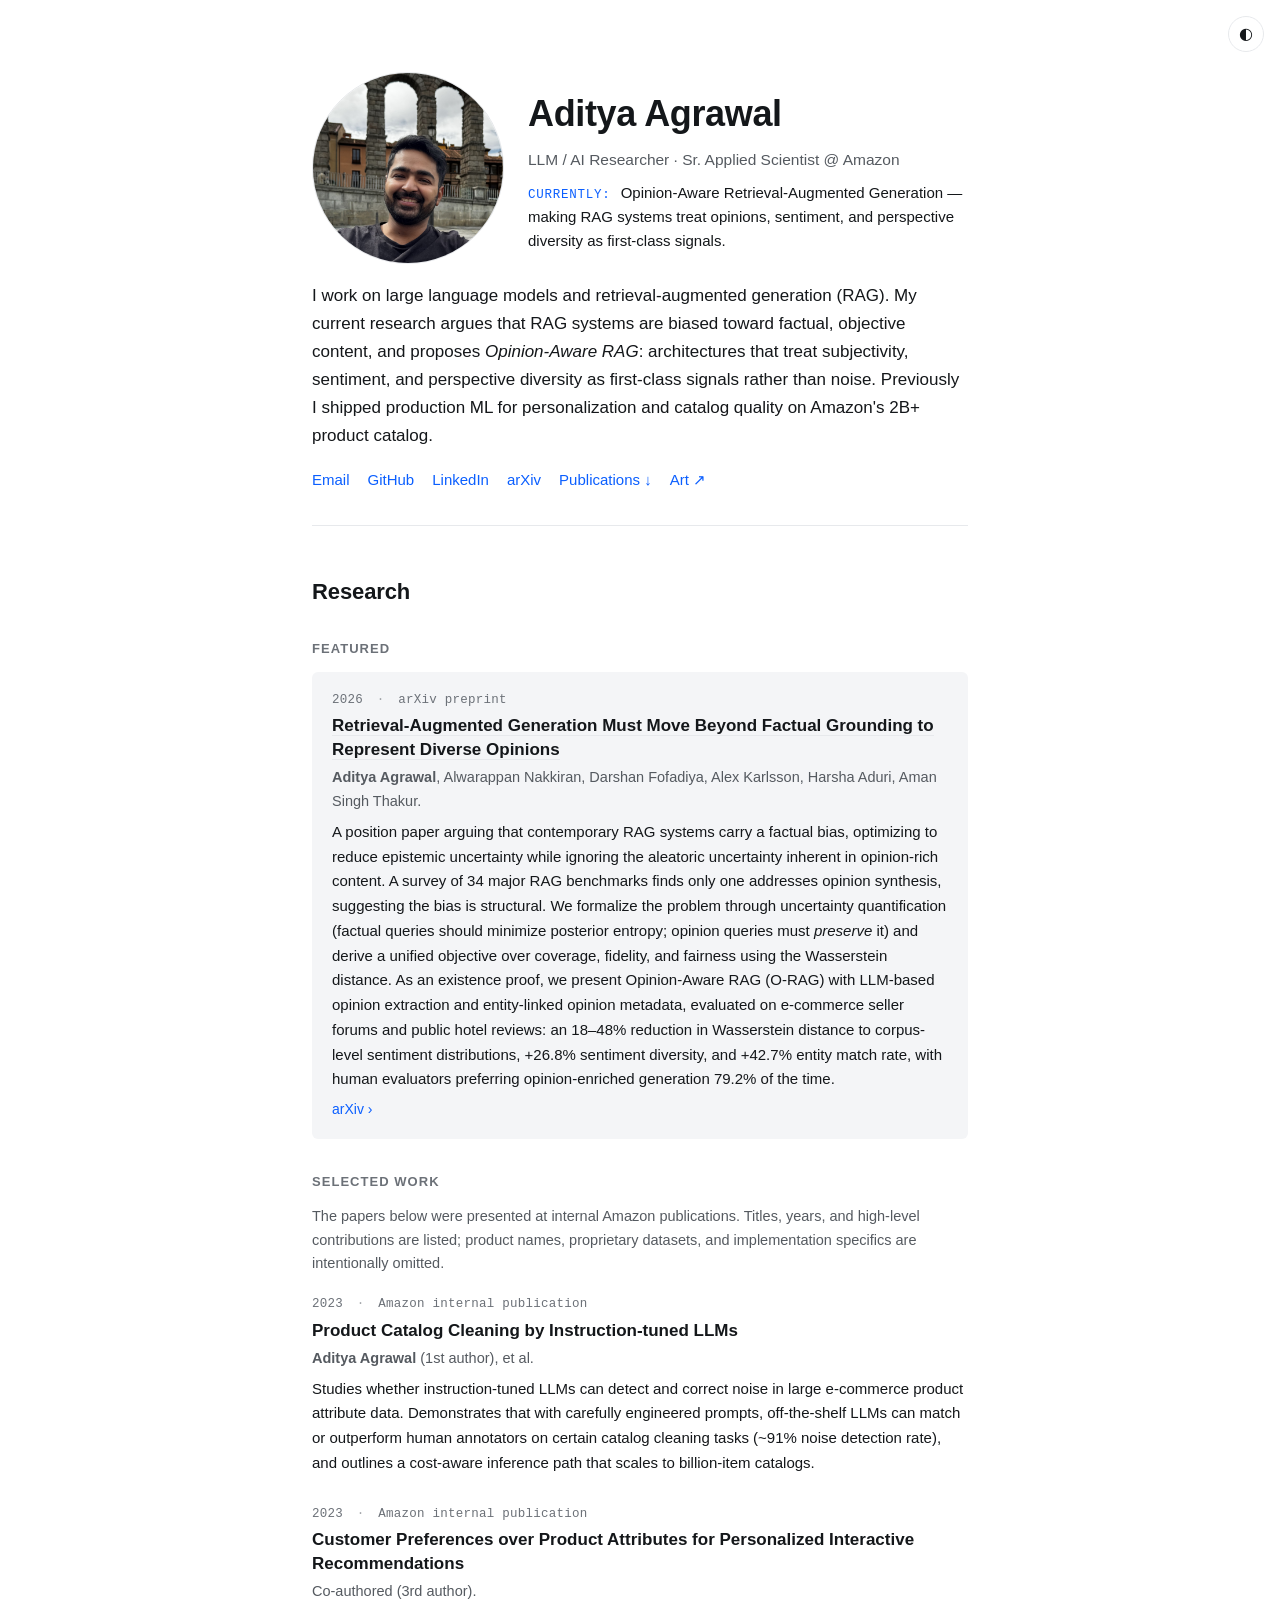
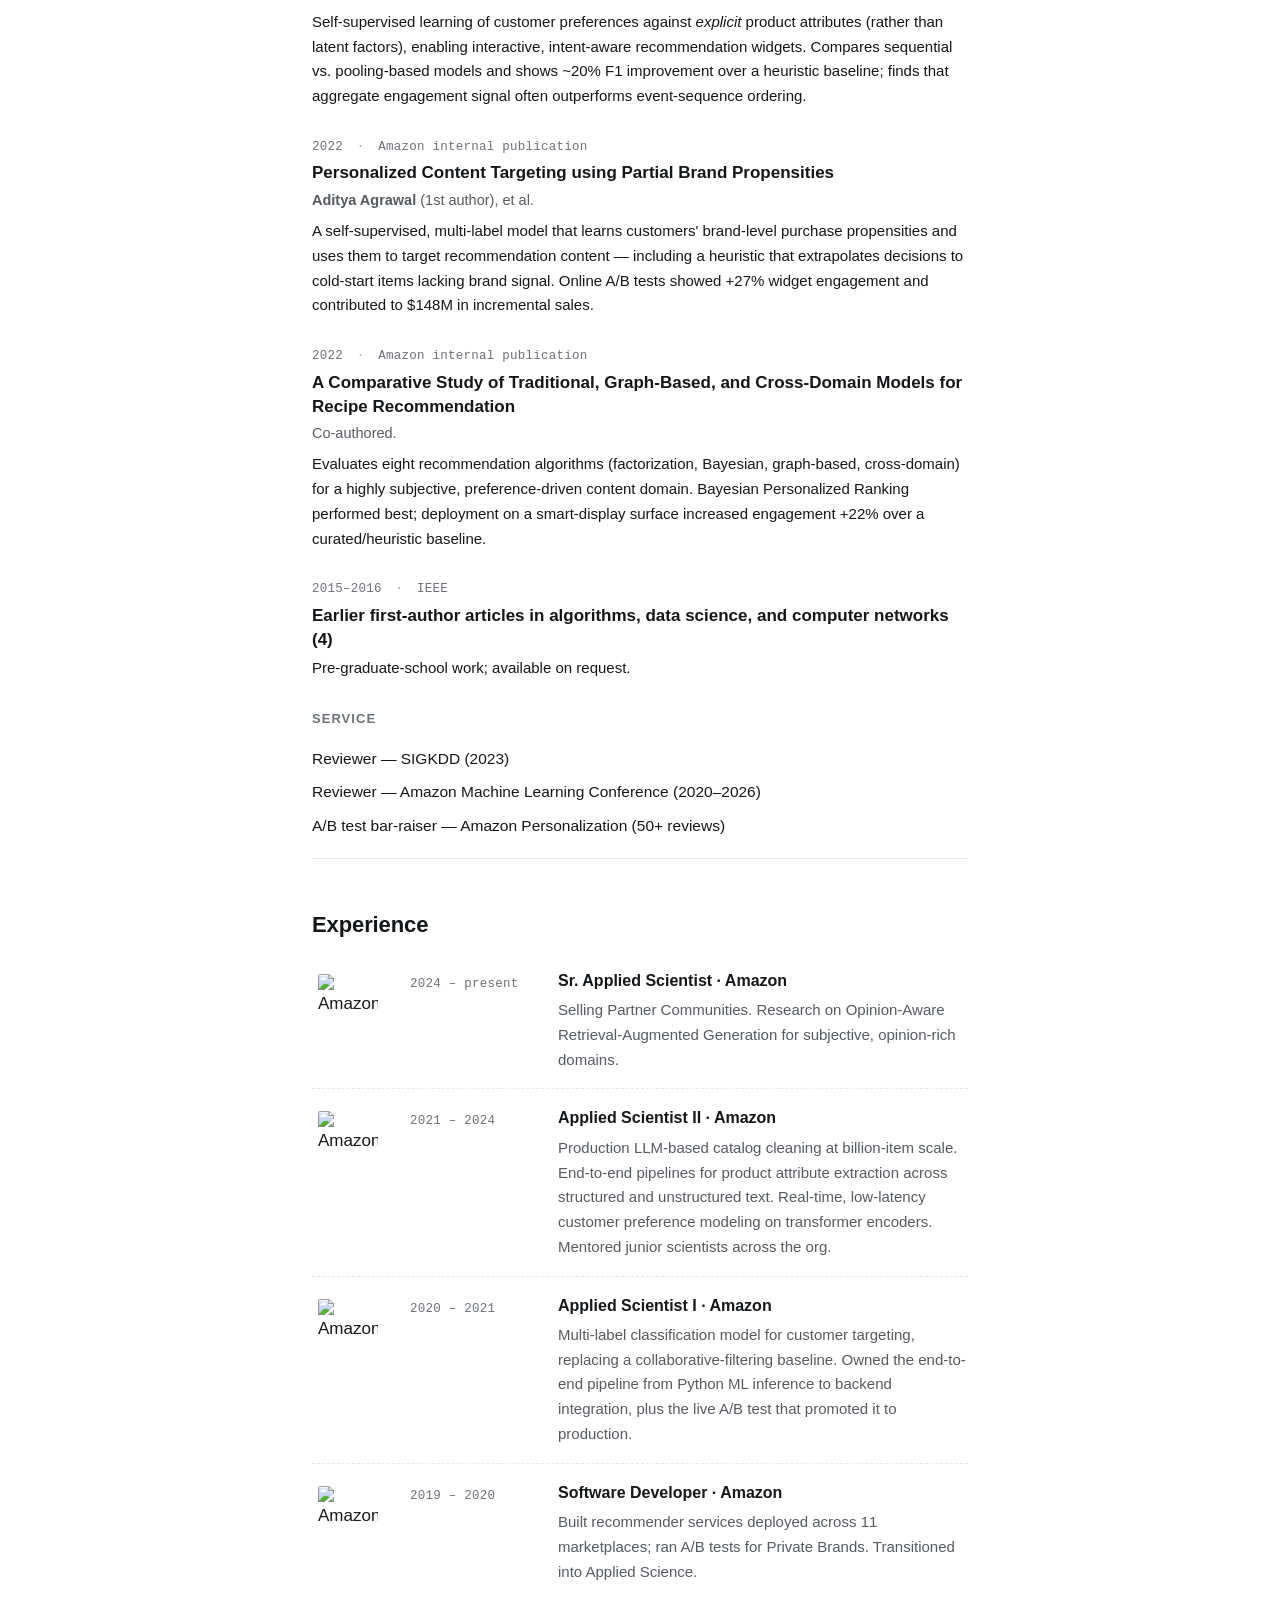
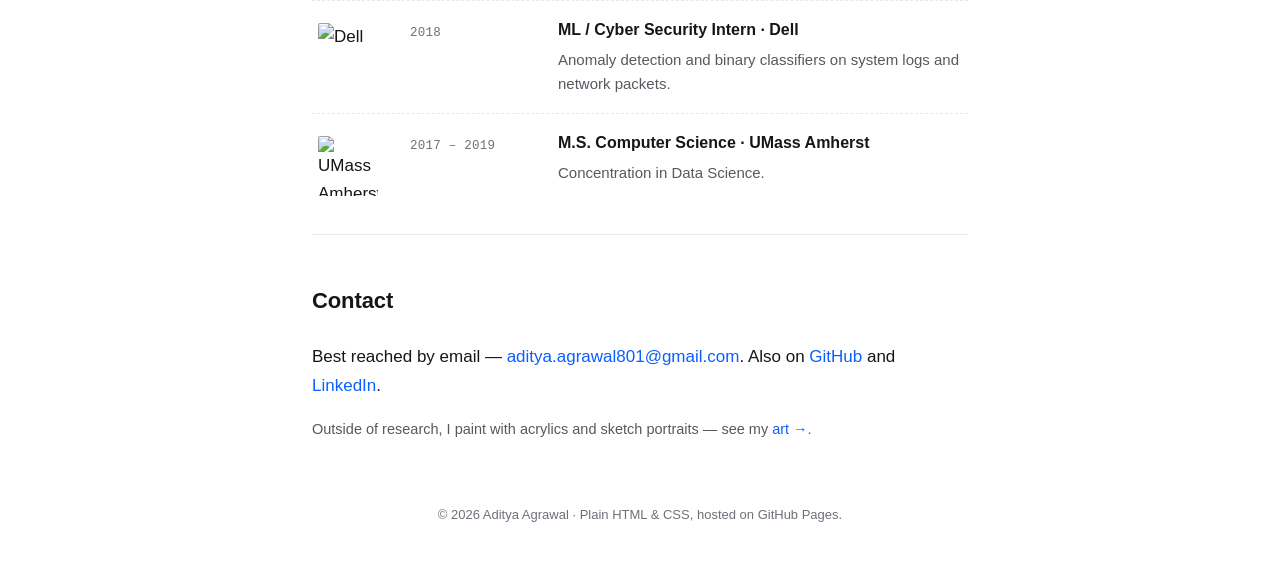
==== commit 8cbd2243: "Update featured paper to arXiv v3 (new title, 6th author, revised abstract)" ====
--- a/index.html
+++ b/index.html
@@ -46,17 +46,19 @@
   {
     "@context": "https://schema.org",
     "@type": "ScholarlyArticle",
-    "name": "Beyond Factual Grounding: The Case for Opinion-Aware Retrieval-Augmented Generation",
+    "name": "Retrieval-Augmented Generation Must Move Beyond Factual Grounding to Represent Diverse Opinions",
     "author": [
       {"@type": "Person", "name": "Aditya Agrawal"},
       {"@type": "Person", "name": "Alwarappan Nakkiran"},
       {"@type": "Person", "name": "Darshan Fofadiya"},
       {"@type": "Person", "name": "Alex Karlsson"},
-      {"@type": "Person", "name": "Harsha Aduri"}
+      {"@type": "Person", "name": "Harsha Aduri"},
+      {"@type": "Person", "name": "Aman Singh Thakur"}
     ],
     "datePublished": "2026-04-13",
+    "dateModified": "2026-07-08",
     "url": "https://arxiv.org/abs/2604.12138",
-    "abstract": "RAG systems are biased toward factual content. We formalize this through epistemic vs. aleatoric uncertainty and present Opinion-Aware RAG with LLM-based opinion extraction, entity-linked opinion graphs, and opinion-enriched indexing.",
+    "abstract": "This position paper argues that RAG systems exhibit a factual bias, optimizing for epistemic uncertainty reduction while ignoring the aleatoric uncertainty inherent in opinion-rich content. A survey of 34 major RAG benchmarks finds only one addresses opinion synthesis. We derive a unified objective over coverage, fidelity, and fairness using the Wasserstein distance and present Opinion-Aware RAG (O-RAG) with LLM-based opinion extraction and entity-linked opinion metadata.",
     "publisher": {"@type": "Organization", "name": "arXiv"}
   }
   </script>
@@ -118,22 +120,28 @@
           <span class="pub-venue">arXiv preprint</span>
         </div>
         <h4 class="pub-title">
-          <a href="https://arxiv.org/abs/2604.12138">Beyond Factual Grounding: The Case for Opinion-Aware Retrieval-Augmented Generation</a>
+          <a href="https://arxiv.org/abs/2604.12138">Retrieval-Augmented Generation Must Move Beyond Factual Grounding to Represent Diverse Opinions</a>
         </h4>
         <p class="pub-authors">
-          <strong>Aditya Agrawal</strong>, Alwarappan Nakkiran, Darshan Fofadiya, Alex Karlsson, Harsha Aduri.
+          <strong>Aditya Agrawal</strong>, Alwarappan Nakkiran, Darshan Fofadiya, Alex Karlsson, Harsha Aduri, Aman Singh Thakur.
         </p>
         <p class="pub-abstract">
-          We show that contemporary RAG systems are biased toward objective,
-          factual content — treating opinions and diverse perspectives as
-          noise rather than information to be synthesized. We formalize this
-          through the lens of uncertainty (epistemic vs. aleatoric), argue
-          that opinion-aware RAG must <em>preserve</em> posterior entropy
-          rather than minimize it, and present an Opinion-Aware RAG
-          architecture with LLM-based opinion extraction, entity-linked
-          opinion graphs, and opinion-enriched indexing. Experiments show
-          +26.8% sentiment diversity, +42.7% entity match rate, and +31.6%
-          author demographic coverage on entity-matched documents.
+          A position paper arguing that contemporary RAG systems carry a
+          factual bias, optimizing to reduce epistemic uncertainty while
+          ignoring the aleatoric uncertainty inherent in opinion-rich
+          content. A survey of 34 major RAG benchmarks finds only one
+          addresses opinion synthesis, suggesting the bias is structural.
+          We formalize the problem through uncertainty quantification
+          (factual queries should minimize posterior entropy; opinion
+          queries must <em>preserve</em> it) and derive a unified objective
+          over coverage, fidelity, and fairness using the Wasserstein
+          distance. As an existence proof, we present Opinion-Aware RAG
+          (O-RAG) with LLM-based opinion extraction and entity-linked
+          opinion metadata, evaluated on e-commerce seller forums and public
+          hotel reviews: an 18–48% reduction in Wasserstein distance to
+          corpus-level sentiment distributions, +26.8% sentiment diversity,
+          and +42.7% entity match rate, with human evaluators preferring
+          opinion-enriched generation 79.2% of the time.
         </p>
         <p class="pub-links">
           <a href="https://arxiv.org/abs/2604.12138">arXiv ›</a>
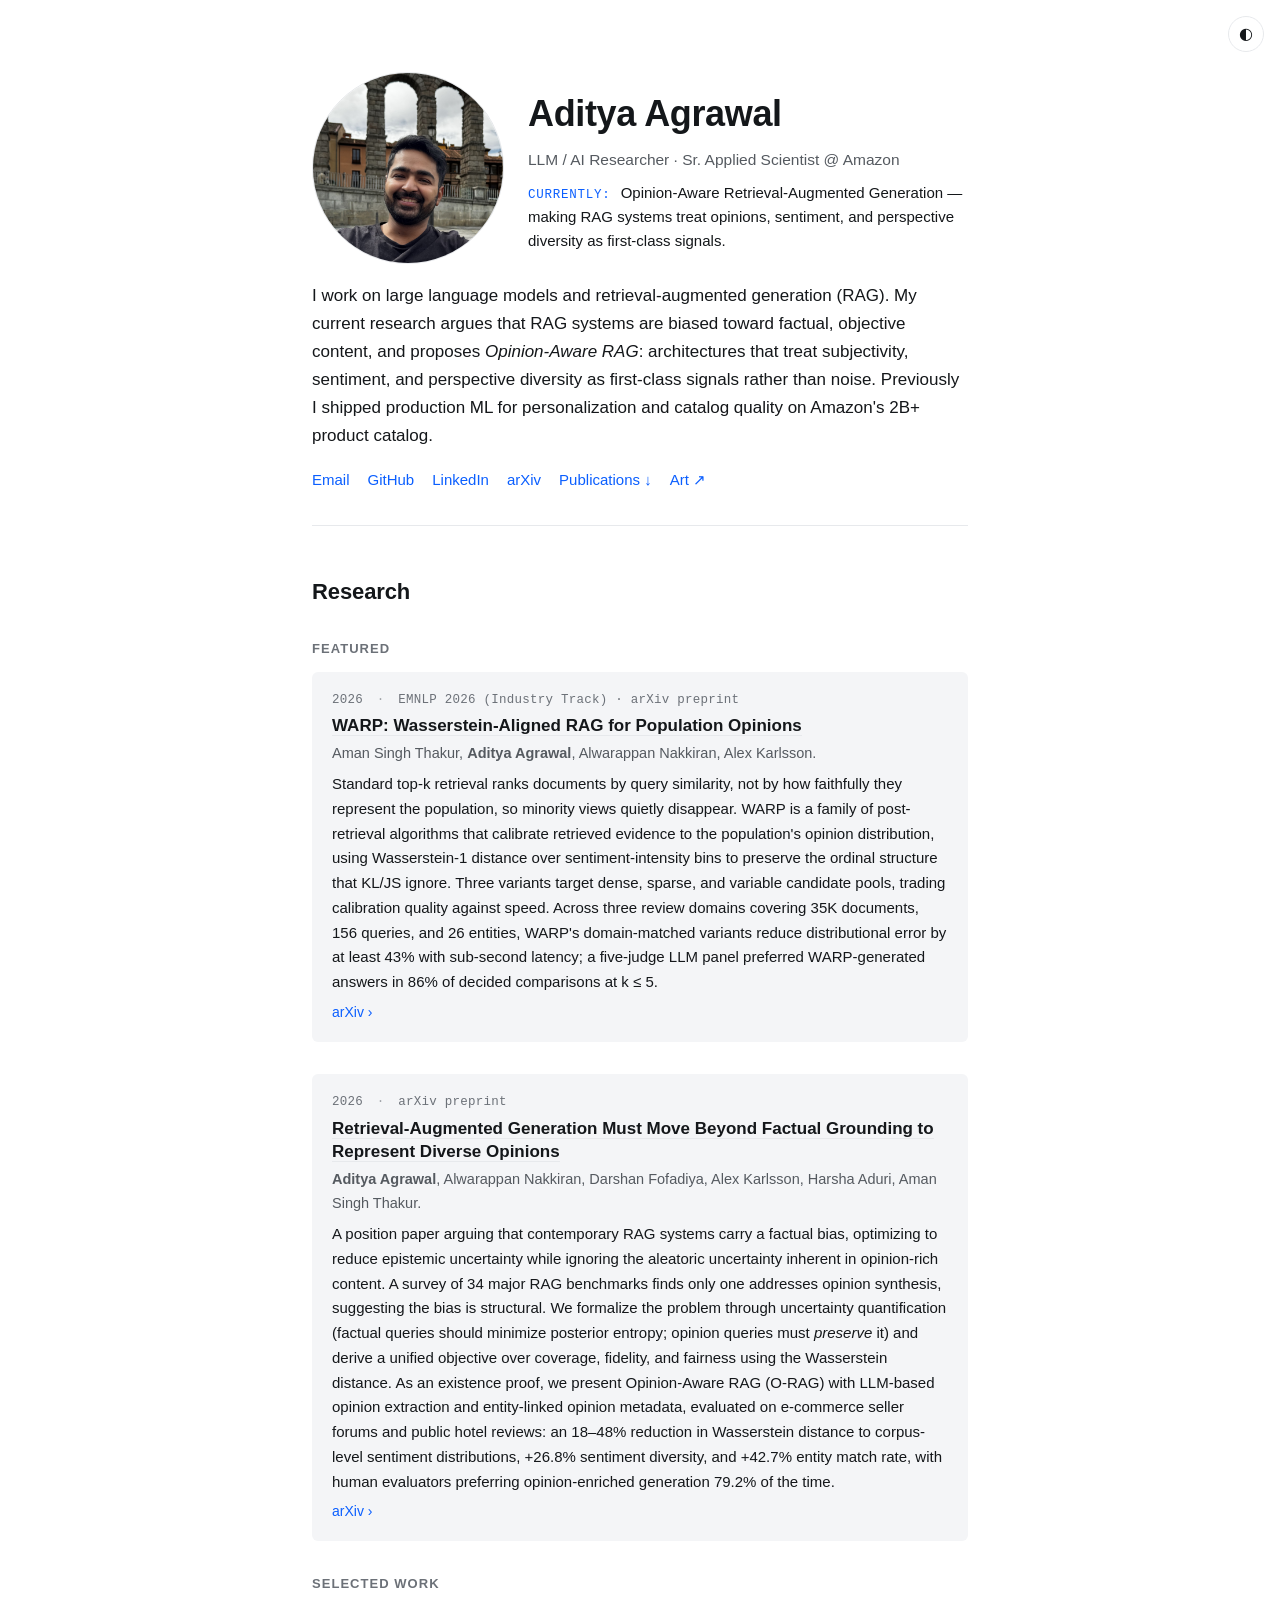
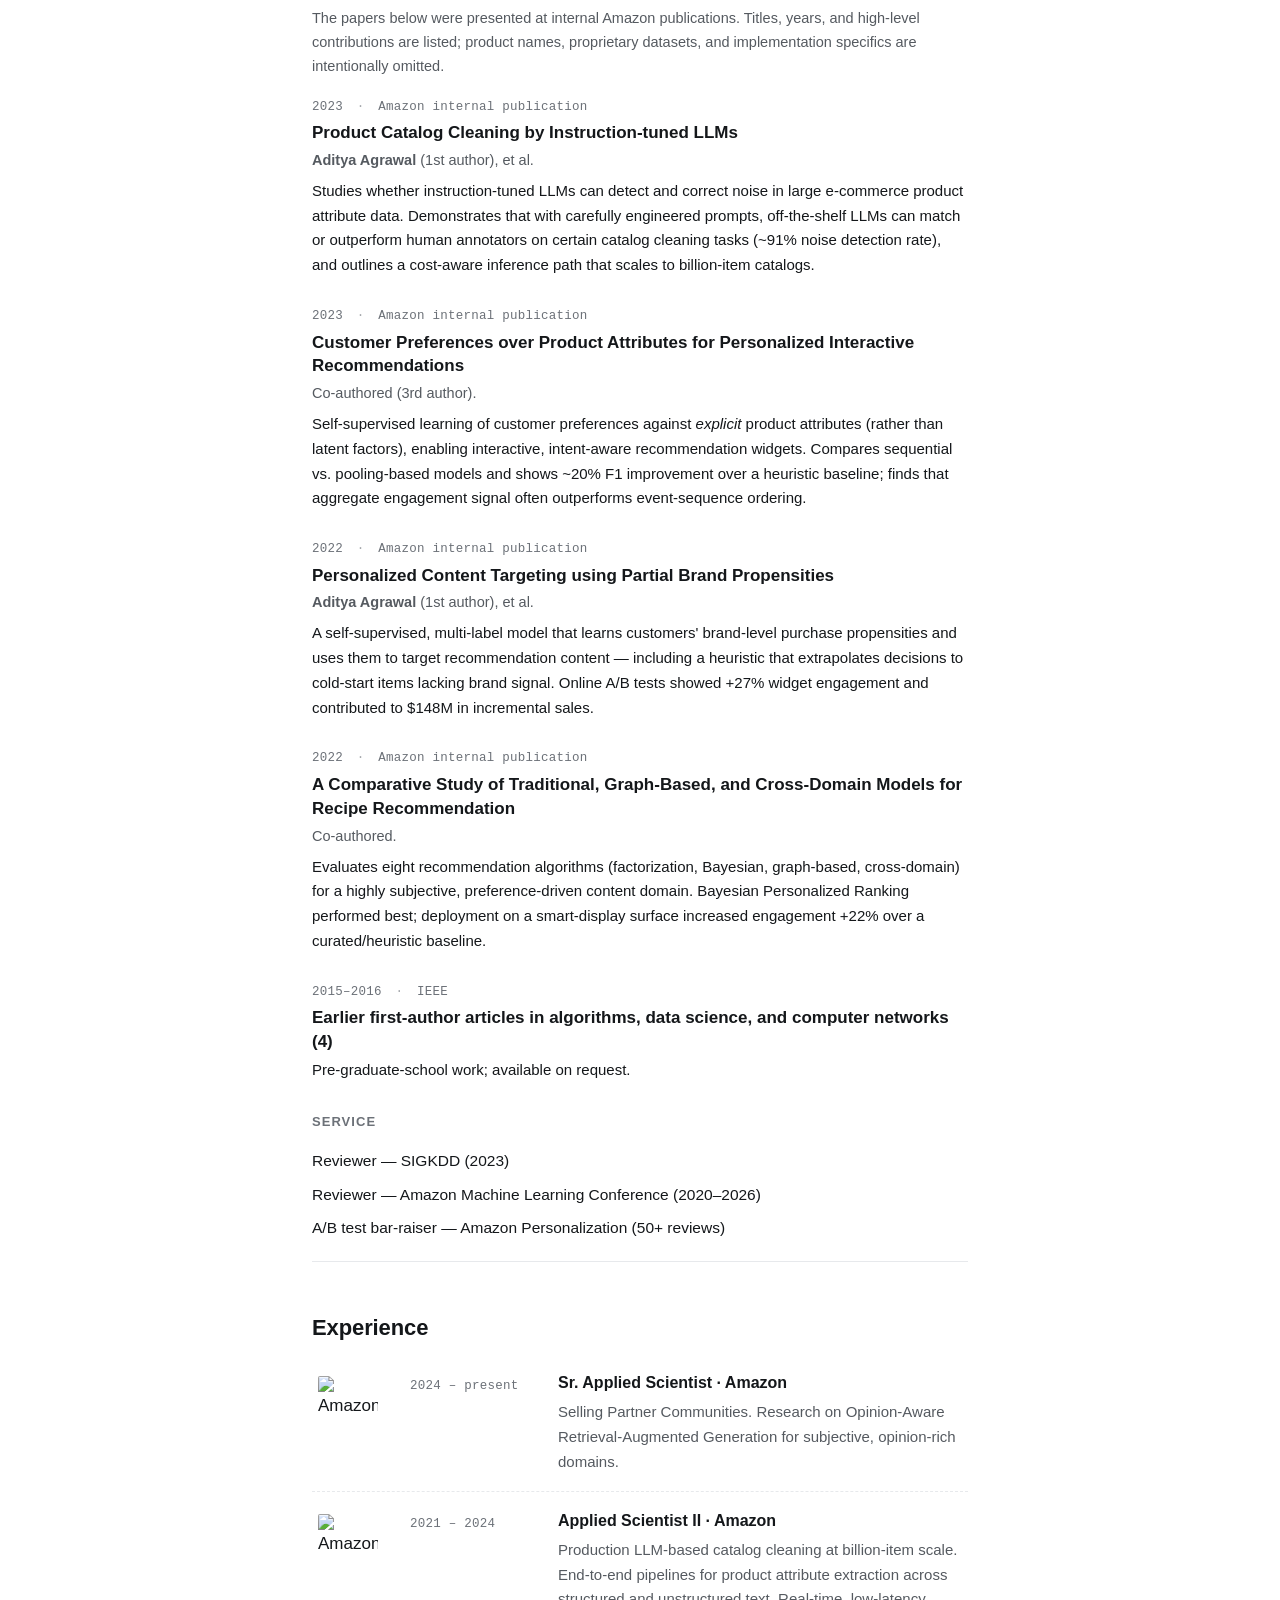
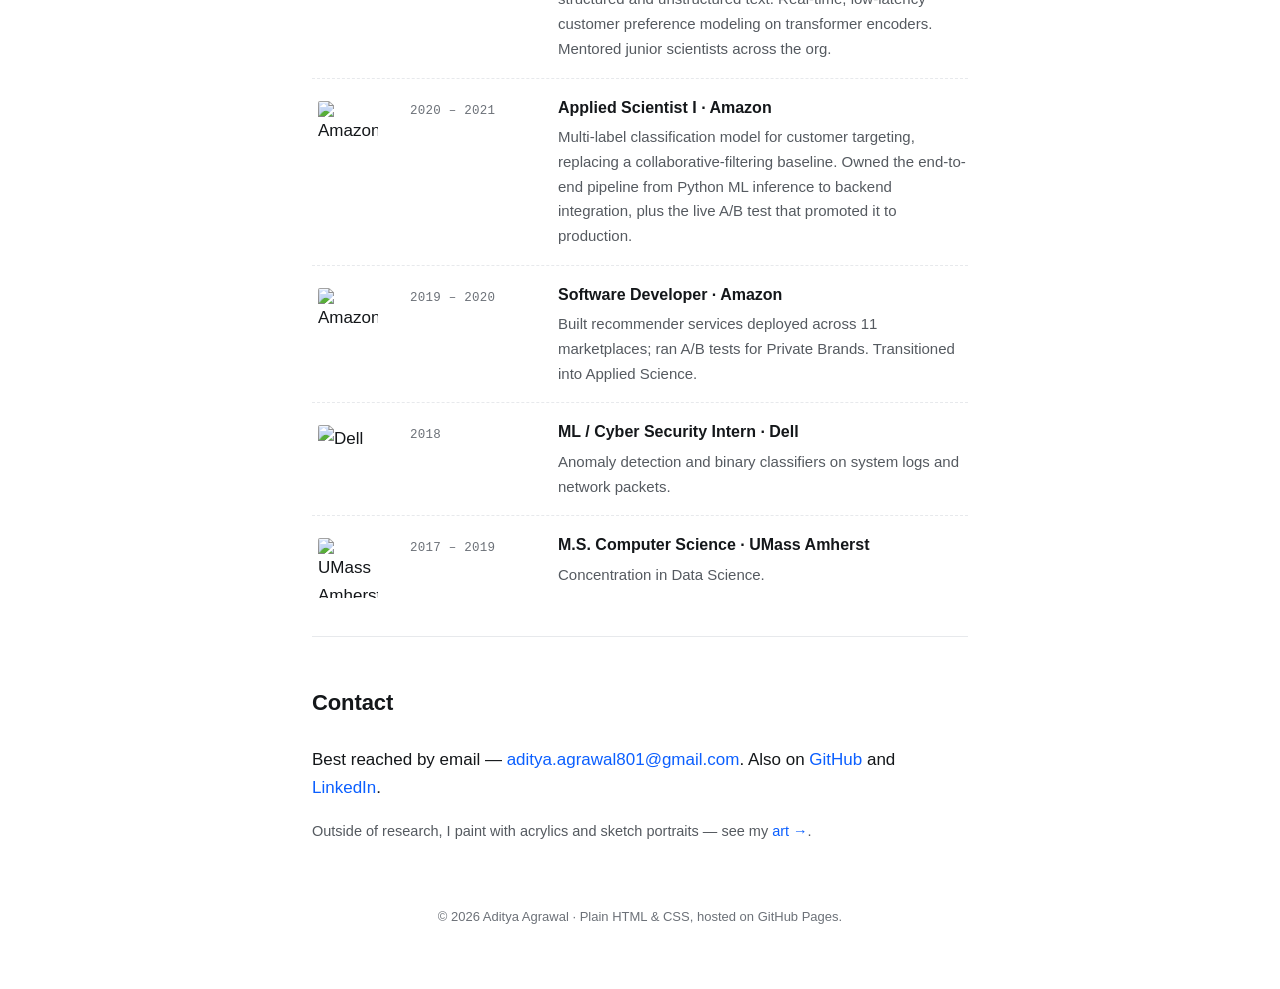
==== commit bf230257: "Add WARP paper (arXiv:2608.22859, EMNLP 2026 Industry Track) to Featured" ====
--- a/index.html
+++ b/index.html
@@ -4,7 +4,7 @@
   <meta charset="utf-8" />
   <meta name="viewport" content="width=device-width, initial-scale=1" />
   <title>Aditya Agrawal — Opinion-Aware RAG Researcher | Sr. Applied Scientist</title>
-  <meta name="description" content="Research on Opinion-Aware Retrieval-Augmented Generation — making RAG systems treat opinions, sentiment diversity, and subjective perspectives as first-class signals rather than noise. Author of arXiv:2604.12138. Sr. Applied Scientist at Amazon." />
+  <meta name="description" content="Research on Opinion-Aware Retrieval-Augmented Generation — making RAG systems treat opinions, sentiment diversity, and subjective perspectives as first-class signals rather than noise. Author of arXiv:2604.12138 and arXiv:2608.22859 (WARP). Sr. Applied Scientist at Amazon." />
   <meta name="keywords" content="opinion-aware RAG, opinion retrieval augmented generation, subjective RAG, diverse opinion retrieval, opinion mining LLM, Wasserstein retrieval, Aditya Agrawal, applied scientist, Amazon, information retrieval, NLP" />
   <meta name="author" content="Aditya Agrawal" />
   <meta name="robots" content="index, follow" />
@@ -36,12 +36,33 @@
     "sameAs": [
       "https://github.com/1310aditya",
       "https://linkedin.com/in/thisisadityaagrawal",
-      "https://arxiv.org/abs/2604.12138"
+      "https://arxiv.org/abs/2604.12138",
+      "https://arxiv.org/abs/2608.22859"
     ]
   }
   </script>
 
-  <!-- Structured Data: ScholarlyArticle -->
+  <!-- Structured Data: ScholarlyArticle (WARP) -->
+  <script type="application/ld+json">
+  {
+    "@context": "https://schema.org",
+    "@type": "ScholarlyArticle",
+    "name": "WARP: Wasserstein-Aligned RAG for Population Opinions",
+    "author": [
+      {"@type": "Person", "name": "Aman Singh Thakur"},
+      {"@type": "Person", "name": "Aditya Agrawal"},
+      {"@type": "Person", "name": "Alwarappan Nakkiran"},
+      {"@type": "Person", "name": "Alex Karlsson"}
+    ],
+    "datePublished": "2026-08-24",
+    "url": "https://arxiv.org/abs/2608.22859",
+    "isPartOf": {"@type": "PublicationEvent", "name": "EMNLP 2026 Industry Track", "location": "Budapest, Hungary", "startDate": "2026-10-24", "endDate": "2026-10-29"},
+    "abstract": "Standard top-k retrieval ranks documents by query similarity, not by how faithfully they represent the population, so minority views quietly disappear. WARP is a family of post-retrieval algorithms that calibrate retrieved evidence to the population's opinion distribution, using Wasserstein-1 distance over sentiment-intensity bins to preserve ordinal structure that KL/JS ignore. Across three review domains covering 35K documents, 156 queries, and 26 entities, WARP's domain-matched variants reduce distributional error by at least 43% with sub-second latency, and a five-judge LLM panel preferred WARP-generated answers in 86% of decided comparisons at k ≤ 5.",
+    "publisher": {"@type": "Organization", "name": "arXiv"}
+  }
+  </script>
+
+  <!-- Structured Data: ScholarlyArticle (Position paper) -->
   <script type="application/ld+json">
   {
     "@context": "https://schema.org",
@@ -117,6 +138,37 @@
         <div class="pub-meta">
           <span class="pub-year">2026</span>
           <span class="pub-sep">·</span>
+          <span class="pub-venue">EMNLP 2026 (Industry Track) · arXiv preprint</span>
+        </div>
+        <h4 class="pub-title">
+          <a href="https://arxiv.org/abs/2608.22859">WARP: Wasserstein-Aligned RAG for Population Opinions</a>
+        </h4>
+        <p class="pub-authors">
+          Aman Singh Thakur, <strong>Aditya Agrawal</strong>, Alwarappan Nakkiran, Alex Karlsson.
+        </p>
+        <p class="pub-abstract">
+          Standard top-k retrieval ranks documents by query similarity, not
+          by how faithfully they represent the population, so minority views
+          quietly disappear. WARP is a family of post-retrieval algorithms
+          that calibrate retrieved evidence to the population's opinion
+          distribution, using Wasserstein-1 distance over sentiment-intensity
+          bins to preserve the ordinal structure that KL/JS ignore. Three
+          variants target dense, sparse, and variable candidate pools,
+          trading calibration quality against speed. Across three review
+          domains covering 35K documents, 156 queries, and 26 entities,
+          WARP's domain-matched variants reduce distributional error by at
+          least 43% with sub-second latency; a five-judge LLM panel preferred
+          WARP-generated answers in 86% of decided comparisons at k ≤ 5.
+        </p>
+        <p class="pub-links">
+          <a href="https://arxiv.org/abs/2608.22859">arXiv ›</a>
+        </p>
+      </article>
+
+      <article class="pub featured">
+        <div class="pub-meta">
+          <span class="pub-year">2026</span>
+          <span class="pub-sep">·</span>
           <span class="pub-venue">arXiv preprint</span>
         </div>
         <h4 class="pub-title">
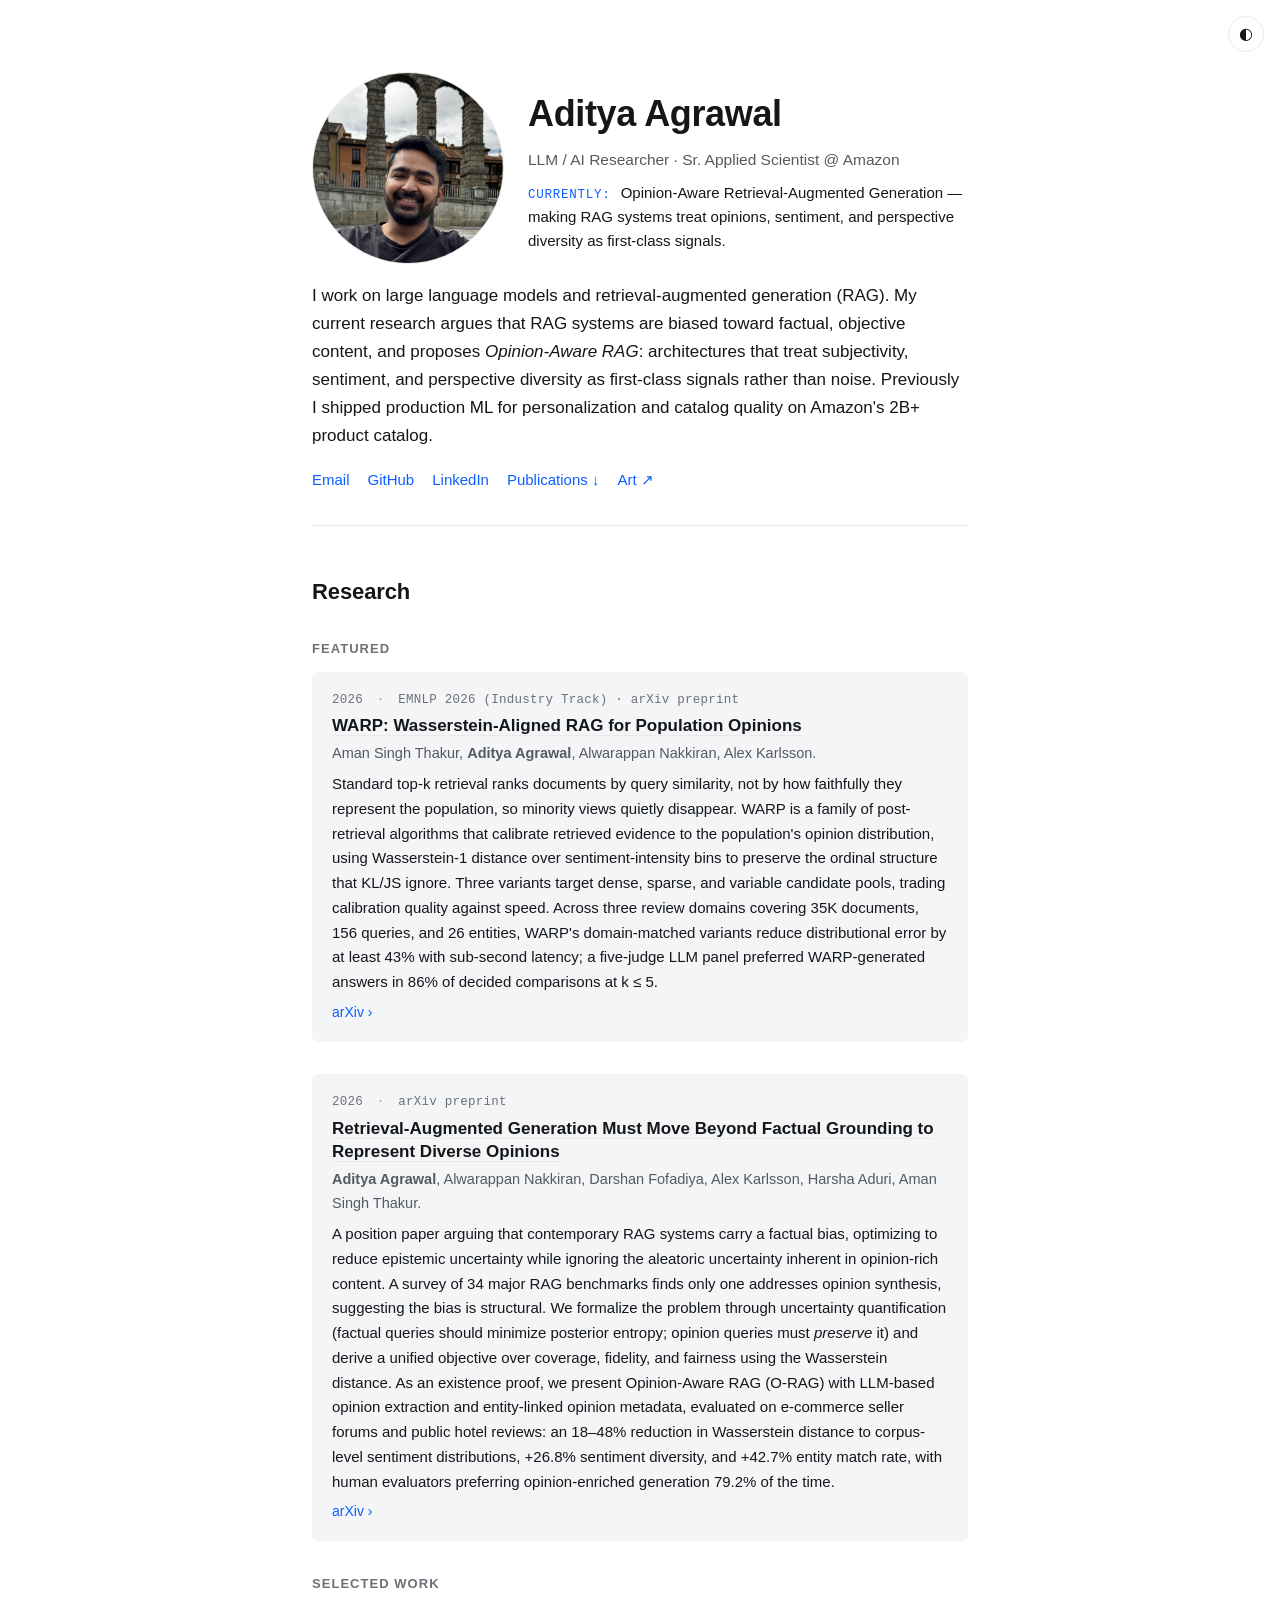
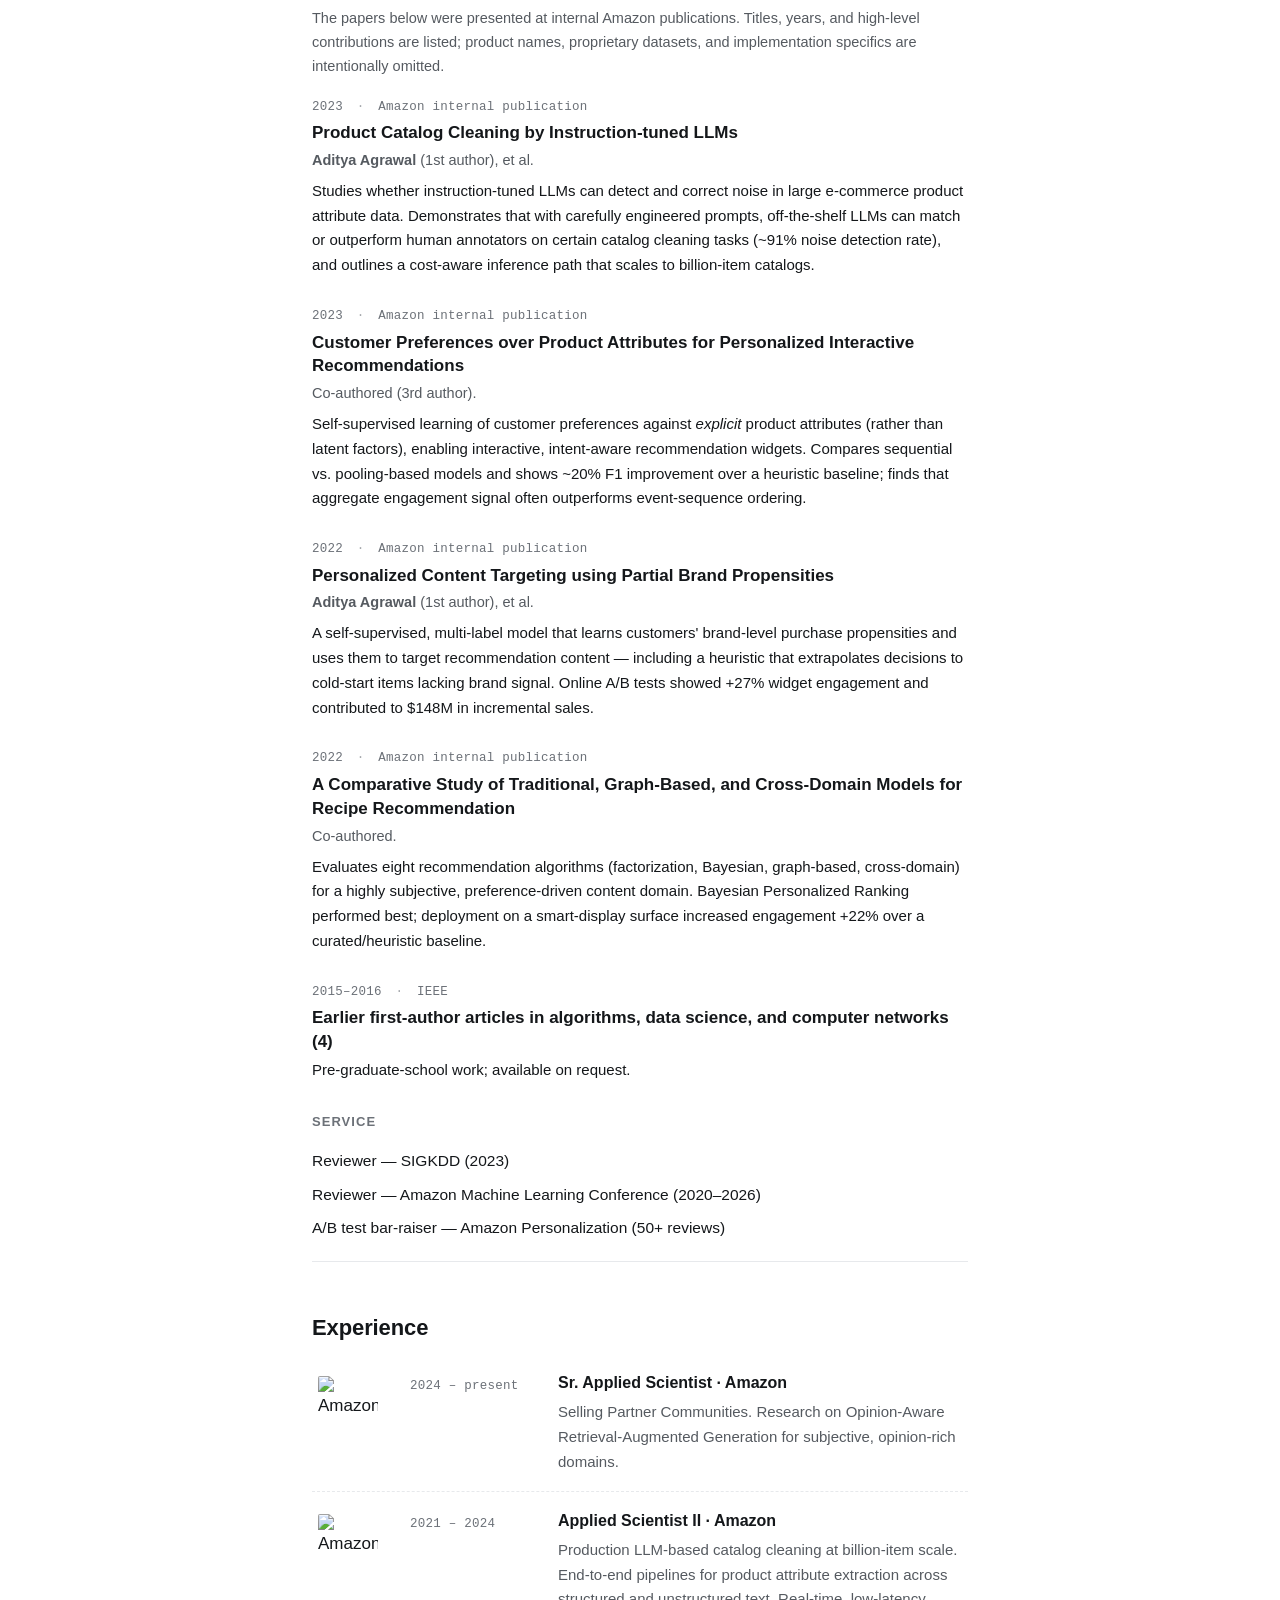
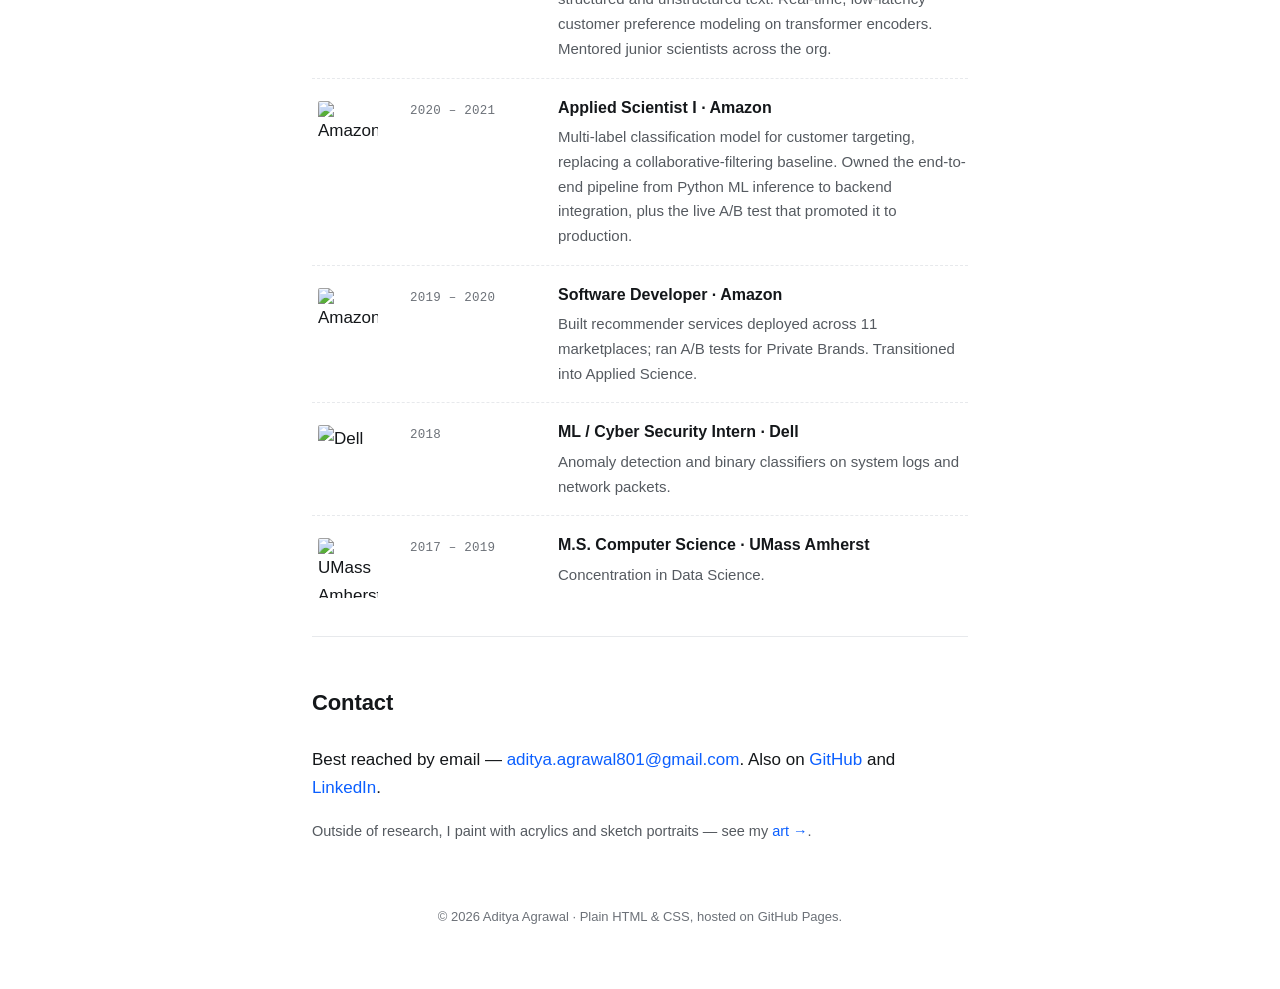
==== commit 87a76cbf: "Remove ambiguous single-paper arXiv link from quick-links" ====
--- a/index.html
+++ b/index.html
@@ -124,7 +124,6 @@
         <li><a href="mailto:aditya.agrawal801@gmail.com">Email</a></li>
         <li><a href="https://github.com/1310aditya" rel="me">GitHub</a></li>
         <li><a href="https://linkedin.com/in/thisisadityaagrawal" rel="me">LinkedIn</a></li>
-        <li><a href="https://arxiv.org/abs/2604.12138">arXiv</a></li>
         <li><a href="#research">Publications ↓</a></li>
         <li><a href="art.html">Art ↗</a></li>
       </ul>
